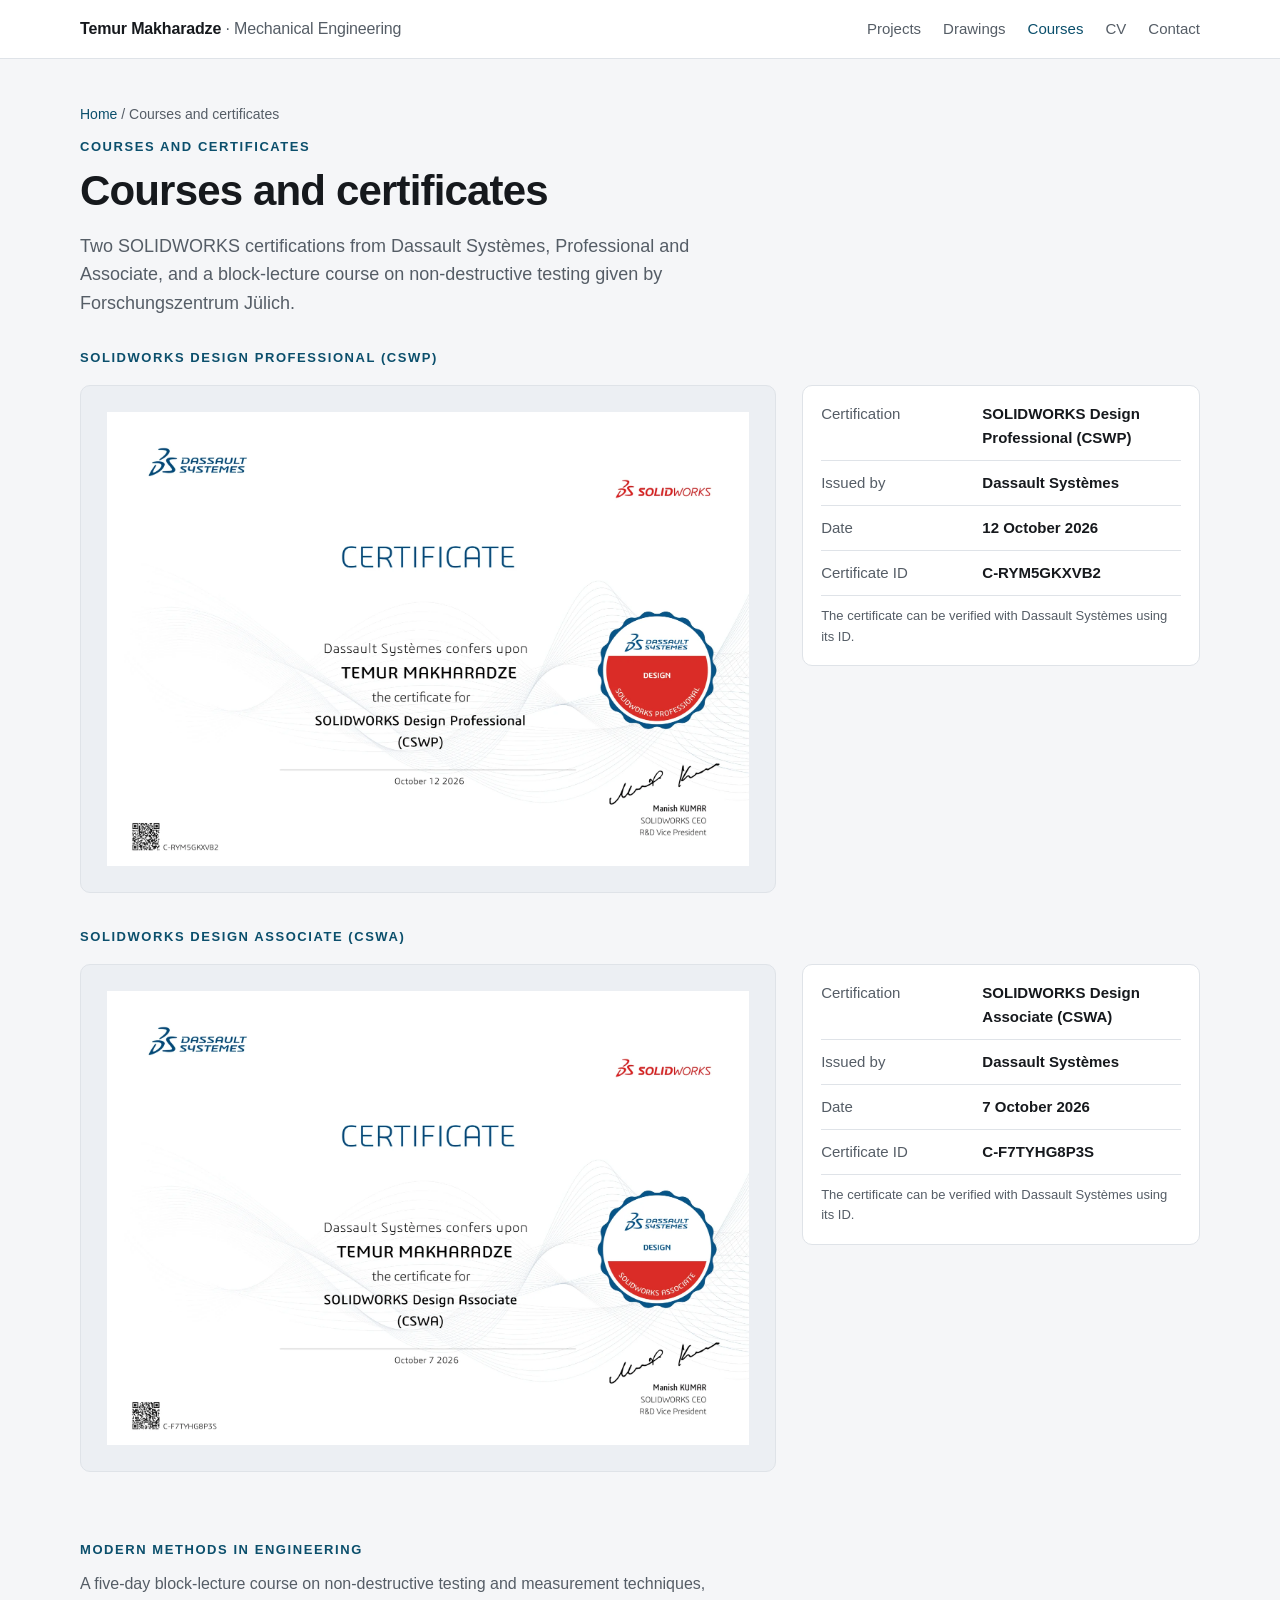
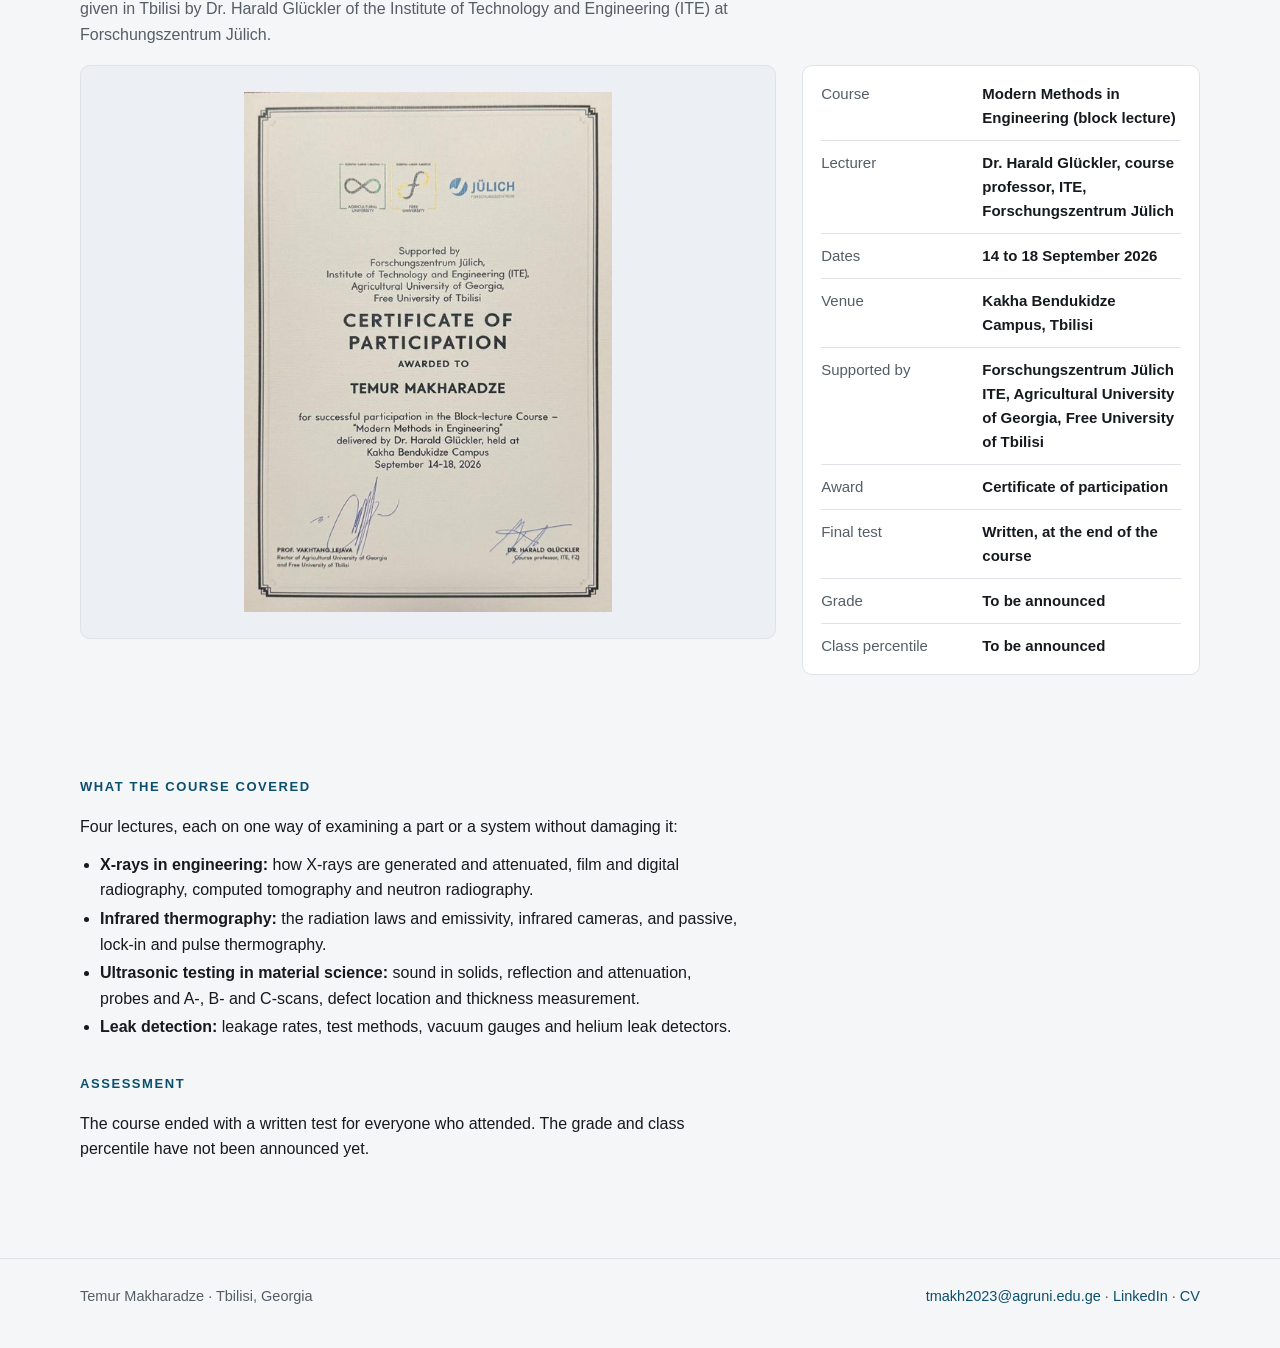
==== courses.html @ e706519f "Publish portfolio Home, five project pages, technical drawings, courses and certificates, and CV.  C" ====
<!doctype html>
<html lang="en">
<head>
<meta charset="utf-8">
<meta name="viewport" content="width=device-width, initial-scale=1">
<title>Courses and certificates · Temur Makharadze</title>
<link rel="stylesheet" href="assets/style.css">
</head>
<body>
<header class="site-header">
  <div class="wrap">
    <a class="brand" href="index.html">Temur Makharadze <span>· Mechanical Engineering</span></a>
    <nav class="nav"><a href="index.html#projects">Projects</a><a href="drawings.html">Drawings</a><a href="courses.html" aria-current="page">Courses</a><a href="cv.html">CV</a><a href="#contact">Contact</a></nav>
  </div>
</header>
<main>
  <section class="project-head">
    <div class="wrap">
      <p class="crumb"><a href="index.html">Home</a> / Courses and certificates</p>
      <p class="eyebrow">Courses and certificates</p>
      <h1>Courses and certificates</h1>
      <p class="lede">Two SOLIDWORKS certifications from Dassault Systèmes, Professional and Associate, and a block-lecture
      course on non-destructive testing given by Forschungszentrum Jülich.</p>
    </div>
  </section>
  <section class="section" id="solidworks" style="padding-top:8px">
    <div class="wrap">
      <h2>SOLIDWORKS Design Professional (CSWP)</h2>
      <div class="split">
        <div class="stage"><img src="assets/certificates/cswp.webp" data-zoom="assets/certificates/cswp.webp" data-caption="SOLIDWORKS Design Professional (CSWP) certificate, 12 October 2026" alt="SOLIDWORKS Design Professional (CSWP) certificate, 12 October 2026"></div>
        <aside class="facts"><dl><div><dt>Certification</dt><dd>SOLIDWORKS Design Professional (CSWP)</dd></div><div><dt>Issued by</dt><dd>Dassault Systèmes</dd></div><div><dt>Date</dt><dd>12 October 2026</dd></div><div><dt>Certificate ID</dt><dd>C-RYM5GKXVB2</dd></div><div class="note">The certificate can be verified with Dassault Systèmes using its ID.</div></dl></aside>
      </div>
      <h2 style="margin-top:34px">SOLIDWORKS Design Associate (CSWA)</h2>
      <div class="split">
        <div class="stage"><img src="assets/certificates/cswa.webp" data-zoom="assets/certificates/cswa.webp" data-caption="SOLIDWORKS Design Associate (CSWA) certificate, 7 October 2026" alt="SOLIDWORKS Design Associate (CSWA) certificate, 7 October 2026"></div>
        <aside class="facts"><dl><div><dt>Certification</dt><dd>SOLIDWORKS Design Associate (CSWA)</dd></div><div><dt>Issued by</dt><dd>Dassault Systèmes</dd></div><div><dt>Date</dt><dd>7 October 2026</dd></div><div><dt>Certificate ID</dt><dd>C-F7TYHG8P3S</dd></div><div class="note">The certificate can be verified with Dassault Systèmes using its ID.</div></dl></aside>
      </div>
    </div>
  </section>
  <section class="section" id="julich">
    <div class="wrap">
      <h2>Modern Methods in Engineering</h2>
      <p style="max-width:74ch;margin:-6px 0 18px;color:var(--muted)">A five-day block-lecture course on non-destructive testing
      and measurement techniques, given in Tbilisi by Dr. Harald Glückler of the Institute of Technology and Engineering (ITE)
      at Forschungszentrum Jülich.</p>
      <div class="split">
        <div class="stage"><img src="assets/certificates/julich-block-course.jpg" data-zoom="assets/certificates/julich-block-course.jpg" data-caption="Certificate of participation, Modern Methods in Engineering, 14 to 18 September 2026" alt="Certificate of participation, Modern Methods in Engineering, 14 to 18 September 2026"></div>
        <aside class="facts"><dl><div><dt>Course</dt><dd>Modern Methods in Engineering (block lecture)</dd></div><div><dt>Lecturer</dt><dd>Dr. Harald Glückler, course professor, ITE, Forschungszentrum Jülich</dd></div><div><dt>Dates</dt><dd>14 to 18 September 2026</dd></div><div><dt>Venue</dt><dd>Kakha Bendukidze Campus, Tbilisi</dd></div><div><dt>Supported by</dt><dd>Forschungszentrum Jülich ITE, Agricultural University of Georgia, Free University of Tbilisi</dd></div><div><dt>Award</dt><dd>Certificate of participation</dd></div><div><dt>Final test</dt><dd>Written, at the end of the course</dd></div><div><dt>Grade</dt><dd>To be announced</dd></div><div><dt>Class percentile</dt><dd>To be announced</dd></div></dl></aside>
      </div>
    </div>
  </section>
  <section class="section">
    <div class="wrap"><div class="prose">
      <h2>What the course covered</h2>
      <p>Four lectures, each on one way of examining a part or a system without damaging it:</p>
      <ul>
        <li><strong>X-rays in engineering:</strong> how X-rays are generated and attenuated, film and digital radiography,
        computed tomography and neutron radiography.</li>
        <li><strong>Infrared thermography:</strong> the radiation laws and emissivity, infrared cameras, and passive, lock-in
        and pulse thermography.</li>
        <li><strong>Ultrasonic testing in material science:</strong> sound in solids, reflection and attenuation, probes and
        A-, B- and C-scans, defect location and thickness measurement.</li>
        <li><strong>Leak detection:</strong> leakage rates, test methods, vacuum gauges and helium leak detectors.</li>
      </ul>
      <h2>Assessment</h2>
      <p>The course ended with a written test for everyone who attended. The grade and class percentile have not been announced yet.</p>
    </div></div>
  </section>
</main>
<footer class="site-footer" id="contact">
  <div class="wrap">
    <span>Temur Makharadze · Tbilisi, Georgia</span>
    <span><a href="mailto:tmakh2023@agruni.edu.ge">tmakh2023@agruni.edu.ge</a> · <a href="https://www.linkedin.com/in/temuka-makharadze-7a7227241/" target="_blank" rel="noopener">LinkedIn</a> · <a href="cv.html">CV</a></span>
  </div>
</footer>
<script src="assets/site.js"></script>
</body>
</html>
---- assets/style.css ----
:root {
  --ink: #16191d;
  --muted: #555d66;
  --line: #dfe3e8;
  --accent: #0b4f6c;
  --accent-soft: #e6f0f4;
  --bg: #f5f6f8;
  --card: #ffffff;
  --stage: #eceff3;
  --gap: #ffe27a;
  --radius: 10px;
  --wrap: 1120px;
}

* { box-sizing: border-box; }
html { scroll-behavior: smooth; }
body {
  margin: 0;
  background: var(--bg);
  color: var(--ink);
  font: 16px/1.6 "Segoe UI", Inter, "Helvetica Neue", Arial, sans-serif;
  -webkit-font-smoothing: antialiased;
}
img { max-width: 100%; display: block; }
a { color: var(--accent); text-decoration: none; }
a:hover { text-decoration: underline; }
.wrap { width: min(var(--wrap), 100% - 40px); margin-inline: auto; }

/* Facts or text still waiting on an answer. Remove the class once filled in. */
.gap { background: var(--gap); padding: 0 4px; border-radius: 3px; }
.todo {
  margin: 14px 0;
  padding: 12px 16px;
  border-left: 4px solid #e2b100;
  background: #fff8dc;
  border-radius: 0 var(--radius) var(--radius) 0;
  color: #5a4a00;
  font-size: 15px;
}

/* ---------- header ---------- */
.site-header {
  position: sticky; top: 0; z-index: 20;
  background: rgba(255, 255, 255, .92);
  backdrop-filter: blur(8px);
  border-bottom: 1px solid var(--line);
}
.site-header .wrap { display: flex; align-items: center; justify-content: space-between; gap: 16px; min-height: 58px; }
.brand { font-weight: 650; color: var(--ink); letter-spacing: -.01em; }
.brand span { color: var(--muted); font-weight: 400; }
.nav { display: flex; gap: 22px; font-size: 15px; }
.nav a { color: var(--muted); }
.nav a:hover, .nav a[aria-current="page"] { color: var(--accent); text-decoration: none; }

/* ---------- home ---------- */
.hero { padding: 64px 0 40px; }
.eyebrow { margin: 0 0 10px; color: var(--accent); font-size: 13px; font-weight: 700; letter-spacing: .12em; text-transform: uppercase; }
h1 { margin: 0; font-size: clamp(32px, 5vw, 50px); line-height: 1.08; letter-spacing: -.02em; font-weight: 680; }
.lede { max-width: 62ch; margin: 18px 0 0; font-size: 18px; color: var(--muted); }
.actions { display: flex; flex-wrap: wrap; gap: 10px; margin-top: 26px; }
.btn {
  display: inline-block; padding: 9px 16px; border-radius: 8px;
  border: 1px solid var(--accent); color: var(--accent); font-weight: 600; font-size: 15px;
}
.btn:hover { background: var(--accent-soft); text-decoration: none; }
.btn.primary { background: var(--accent); color: #fff; }
.btn.primary:hover { background: #093f56; }

.section { padding: 34px 0; }
.section > .wrap > h2, .prose h2 {
  margin: 0 0 16px; font-size: 13px; font-weight: 700; letter-spacing: .12em; text-transform: uppercase; color: var(--accent);
}

.grid { display: grid; grid-template-columns: repeat(auto-fill, minmax(320px, 1fr)); gap: 22px; }
.card {
  display: flex; flex-direction: column;
  background: var(--card); border: 1px solid var(--line); border-radius: var(--radius); overflow: hidden;
  color: inherit; transition: transform .15s ease, box-shadow .15s ease;
}
.card:hover { transform: translateY(-3px); box-shadow: 0 10px 26px rgba(16, 24, 32, .10); text-decoration: none; }
.card .thumb { aspect-ratio: 4 / 3; background: var(--stage); padding: 18px; overflow: hidden; }
.card .thumb img { width: 100%; height: 100%; object-fit: contain; }
.card .thumb.paper { padding: 0; }
.card .thumb.paper img { width: 100%; height: 100%; object-fit: cover; object-position: left top; }
.card .body { padding: 16px 18px 18px; }
.card h3 { margin: 0 0 4px; font-size: 19px; letter-spacing: -.01em; }
.card p { margin: 0; color: var(--muted); font-size: 15px; }
.tags { display: flex; flex-wrap: wrap; gap: 6px; margin-top: 12px; padding: 0; list-style: none; }
.tags li { padding: 2px 9px; border-radius: 999px; background: var(--accent-soft); color: var(--accent); font-size: 12.5px; font-weight: 600; }

/* ---------- project page ---------- */
.project-head { padding: 44px 0 22px; }
.project-head h1 { font-size: clamp(28px, 4.4vw, 42px); }
.crumb { margin: 0 0 12px; font-size: 14px; color: var(--muted); }
.stage {
  background: var(--stage); border: 1px solid var(--line); border-radius: var(--radius);
  display: grid; place-items: center; padding: 26px; min-height: 320px;
}
.stage img { max-height: 520px; width: auto; max-width: 100%; object-fit: contain; cursor: zoom-in; }
.split { display: grid; grid-template-columns: minmax(0, 1.75fr) minmax(260px, 1fr); gap: 26px; align-items: start; }
.facts { background: var(--card); border: 1px solid var(--line); border-radius: var(--radius); padding: 6px 18px; }
.facts dl { margin: 0; }
.facts div { display: grid; grid-template-columns: 42% 1fr; gap: 10px; padding: 10px 0; border-bottom: 1px solid var(--line); font-size: 15px; }
.facts div:last-child { border-bottom: 0; }
.facts dt { color: var(--muted); }
.facts dd { margin: 0; font-weight: 600; }
.facts .note { padding: 10px 0 12px; font-size: 13px; color: var(--muted); border-bottom: 0; display: block; }

.prose { max-width: 74ch; }
.prose h2 { margin-top: 34px; }
.prose p { margin: 0 0 12px; }
.prose ul { margin: 0 0 12px; padding-left: 20px; }
.prose li { margin: 3px 0; }

.gallery { display: grid; grid-template-columns: repeat(auto-fill, minmax(230px, 1fr)); gap: 14px; }
.gallery figure { margin: 0; background: var(--card); border: 1px solid var(--line); border-radius: var(--radius); overflow: hidden; }
.gallery .shot { aspect-ratio: 4 / 3; background: var(--stage); padding: 12px; overflow: hidden; cursor: zoom-in; }
.gallery .shot img { width: 100%; height: 100%; object-fit: contain; }
.gallery figcaption { padding: 8px 12px 10px; font-size: 13.5px; color: var(--muted); border-top: 1px solid var(--line); }
.gallery.sheets { grid-template-columns: repeat(auto-fill, minmax(330px, 1fr)); gap: 20px; }
.gallery.sheets .shot { aspect-ratio: 1.414 / 1; padding: 0; background: #fff; }
.gallery.sheets .shot img { width: 100%; height: 100%; object-fit: contain; }
.gallery.sheets figcaption strong { display: block; color: var(--ink); font-size: 15px; }

.pager { display: flex; justify-content: space-between; gap: 12px; margin-top: 40px; padding-top: 20px; border-top: 1px solid var(--line); font-weight: 600; }

/* ---------- figures and data tables inside a write-up ---------- */
figure.wide { max-width: 940px; margin: 22px 0; background: var(--card); border: 1px solid var(--line); border-radius: var(--radius); overflow: hidden; }
figure.wide.full { max-width: none; }
figure.wide img { width: 100%; cursor: zoom-in; }
figure.wide figcaption { padding: 10px 16px 12px; font-size: 14px; color: var(--muted); border-top: 1px solid var(--line); }
.table-wrap { max-width: 940px; margin: 22px 0; overflow-x: auto; background: var(--card); border: 1px solid var(--line); border-radius: var(--radius); }
table.data { width: 100%; border-collapse: collapse; font-size: 15px; font-variant-numeric: tabular-nums; }
table.data th, table.data td { padding: 9px 14px; text-align: left; border-bottom: 1px solid var(--line); white-space: nowrap; }
table.data th { font-size: 12.5px; letter-spacing: .04em; text-transform: uppercase; color: var(--muted); }
table.data tbody tr:last-child td { border-bottom: 0; }
table.data caption { caption-side: bottom; padding: 10px 14px 12px; font-size: 13.5px; color: var(--muted); text-align: left; border-top: 1px solid var(--line); }
table.data .bad { color: #b3261e; font-weight: 650; }

.gallery.in-body { margin: 14px 0 26px; }

/* ---------- lightbox ---------- */
.lightbox {
  position: fixed; inset: 0; z-index: 50; display: none; place-items: center;
  background: rgba(14, 18, 22, .88); padding: 28px; cursor: zoom-out;
}
.lightbox.open { display: grid; }
.lightbox img { max-width: 100%; max-height: calc(100vh - 110px); background: #f2f4f6; border-radius: 6px; }
.lightbox p { position: absolute; bottom: 18px; left: 0; right: 0; margin: 0; text-align: center; color: #dfe5ea; font-size: 14px; }
.lightbox button {
  position: absolute; top: 50%; transform: translateY(-50%); width: 44px; height: 64px;
  border: 0; border-radius: 8px; background: rgba(255, 255, 255, .12); color: #fff; font-size: 26px; cursor: pointer;
}
.lightbox button:hover { background: rgba(255, 255, 255, .22); }
.lightbox .prev { left: 14px; }
.lightbox .next { right: 14px; }

/* ---------- footer ---------- */
.site-footer { margin-top: 50px; padding: 26px 0 40px; border-top: 1px solid var(--line); color: var(--muted); font-size: 14.5px; }
.site-footer .wrap { display: flex; flex-wrap: wrap; justify-content: space-between; gap: 10px 24px; }

@media (max-width: 820px) {
  .split { grid-template-columns: 1fr; }
  .nav { gap: 14px; font-size: 14px; }
  .hero { padding-top: 40px; }
  .stage { padding: 14px; min-height: 0; }
}
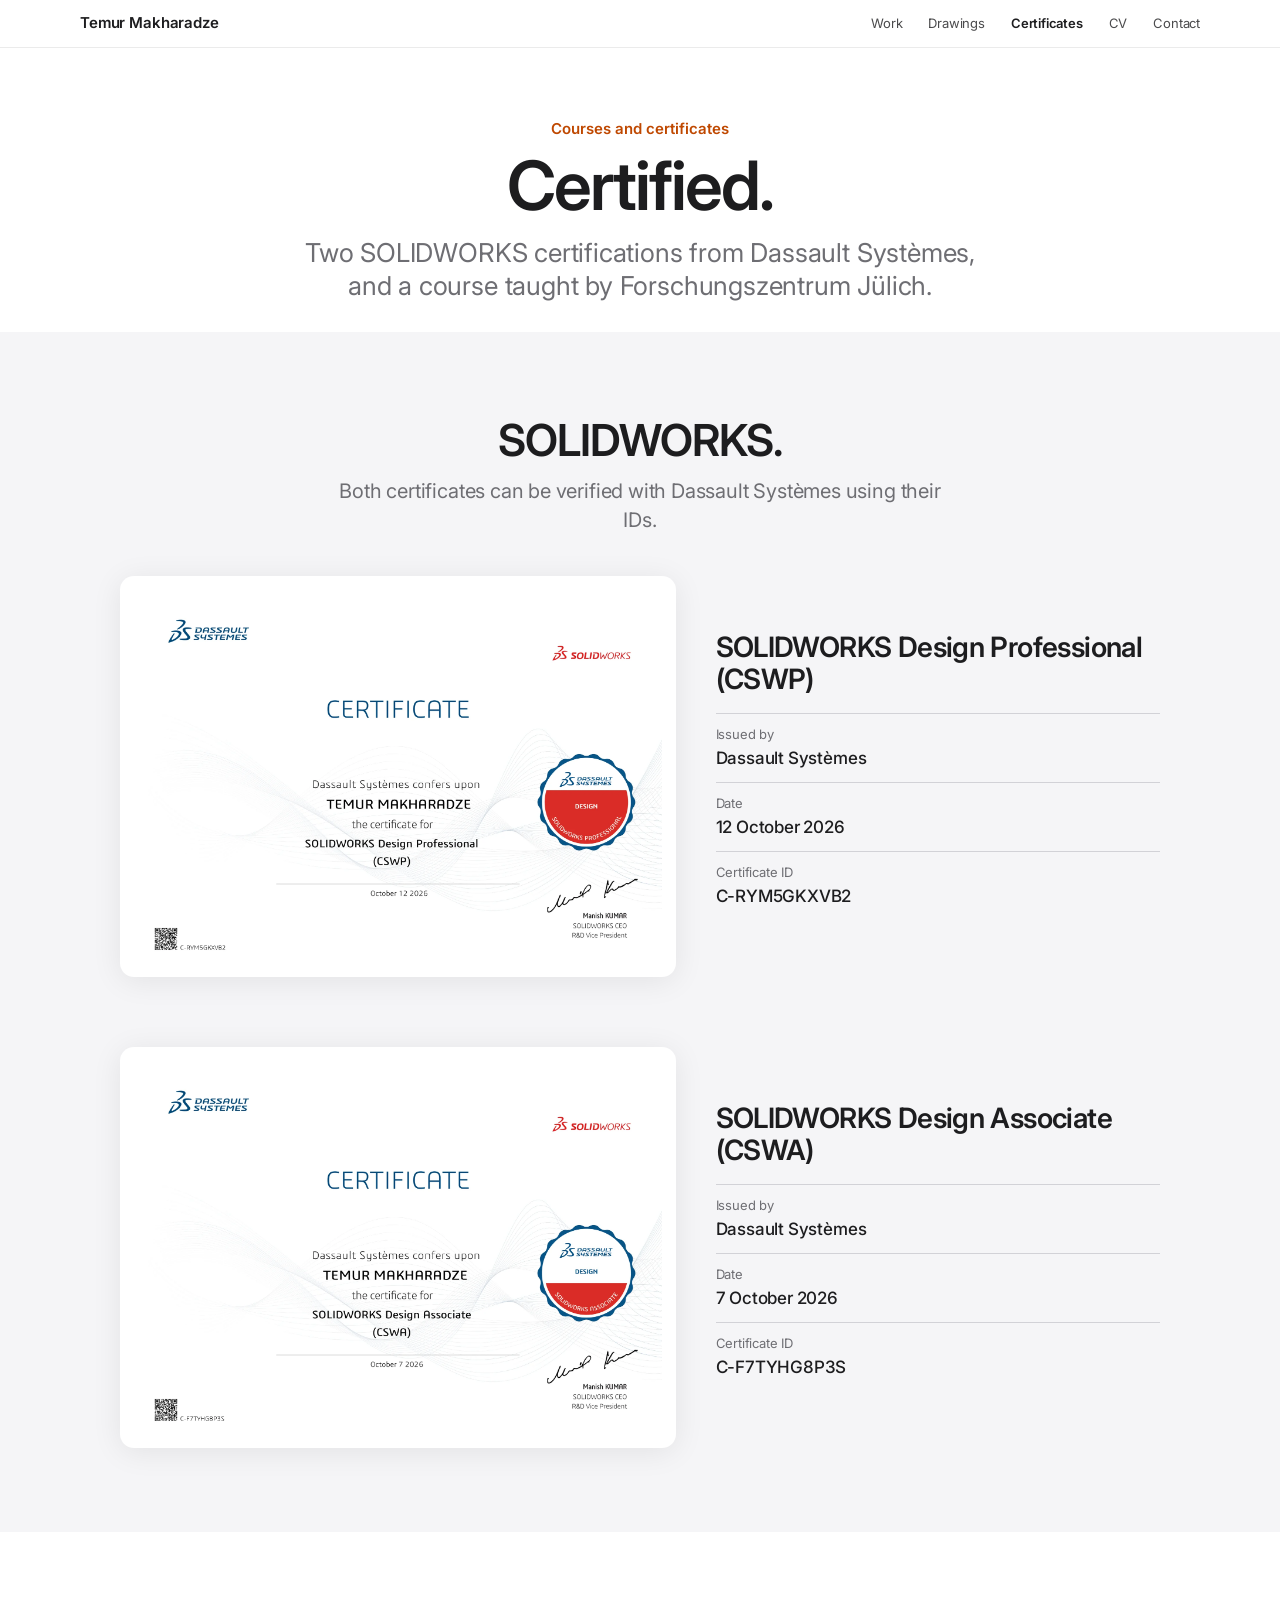
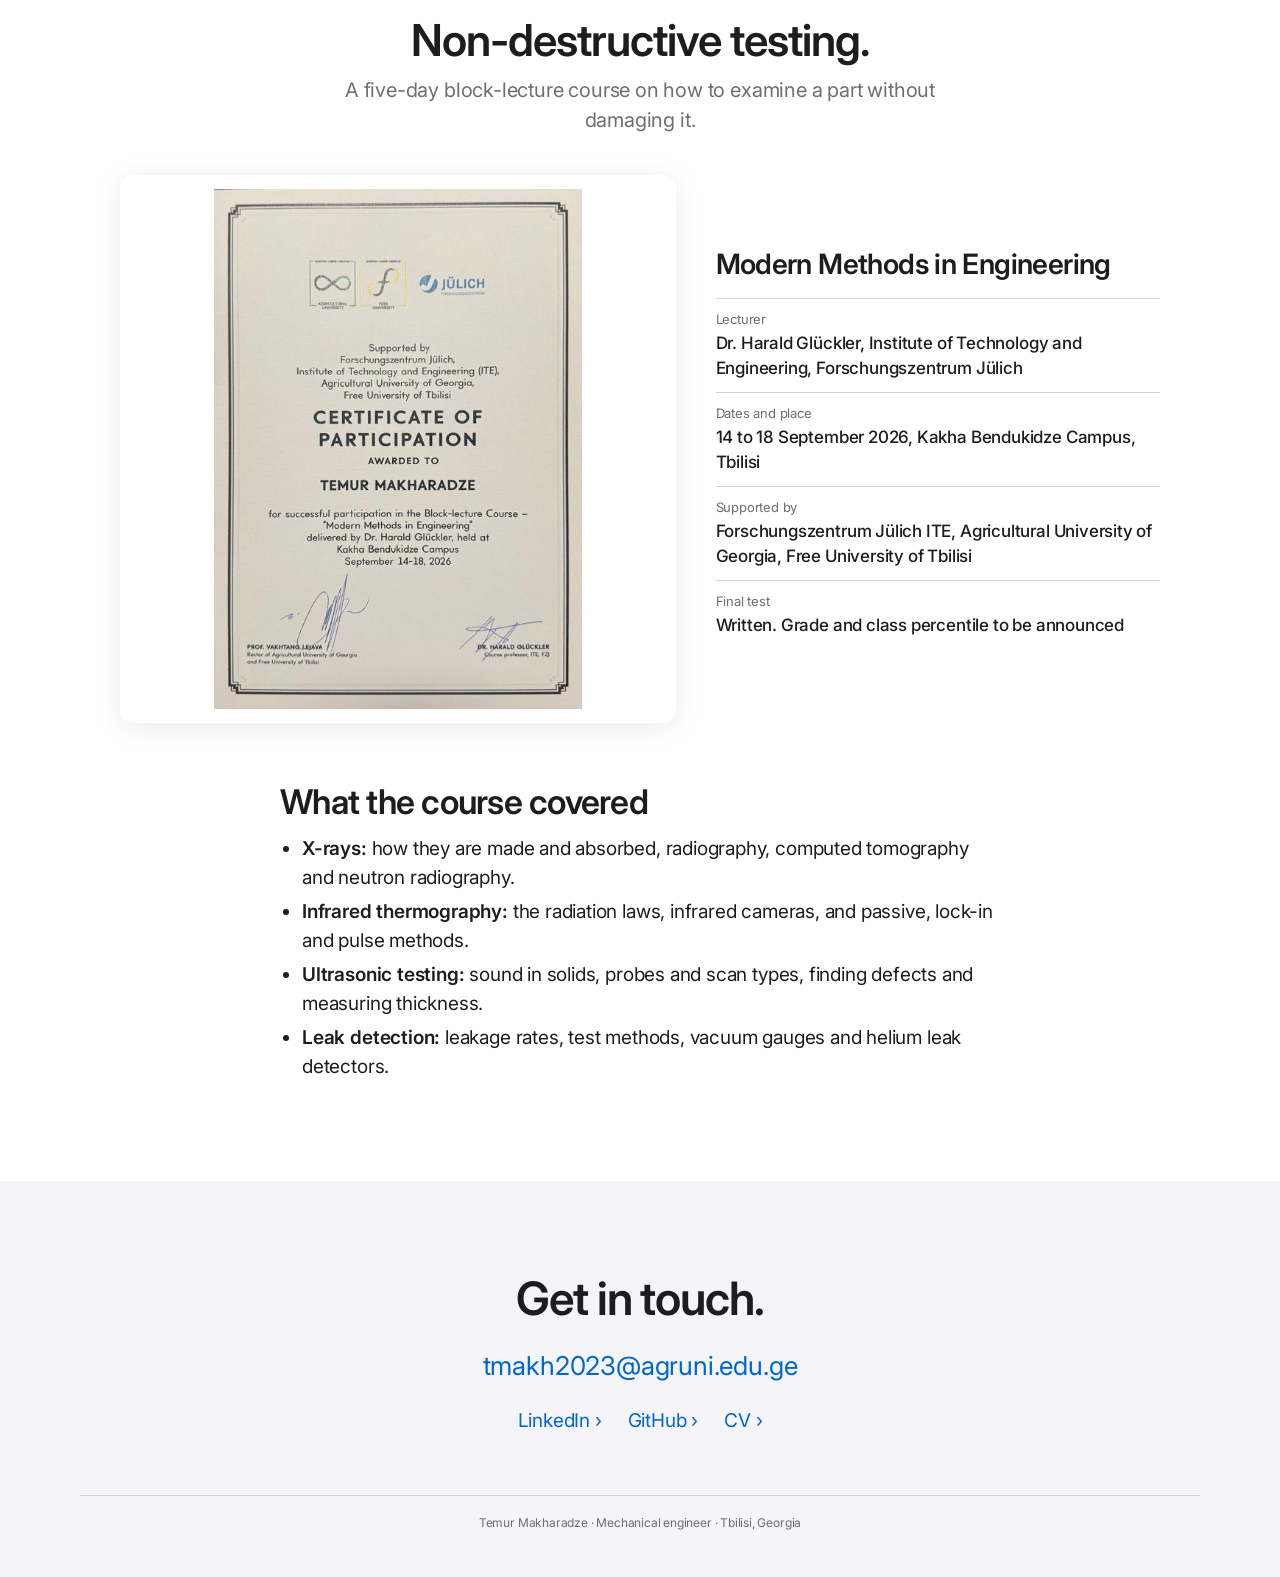
==== commit 79376438: "Redesign: larger type, more white space, plain-language summaries Co-Authored-By: Claude Opus 5.5 <n" ====
--- a/courses.html
+++ b/courses.html
@@ -3,74 +3,64 @@
 <head>
 <meta charset="utf-8">
 <meta name="viewport" content="width=device-width, initial-scale=1">
-<title>Courses and certificates · Temur Makharadze</title>
+<title>Certificates · Temur Makharadze</title>
+<meta name="description" content="SOLIDWORKS CSWP and CSWA certificates, and a non-destructive testing course from Forschungszentrum Jülich.">
+<script>document.documentElement.classList.add("js")</script>
+<link rel="preconnect" href="https://fonts.googleapis.com">
+<link rel="preconnect" href="https://fonts.gstatic.com" crossorigin>
+<link rel="stylesheet" href="https://fonts.googleapis.com/css2?family=Inter:wght@400;500;600;700&display=swap">
 <link rel="stylesheet" href="assets/style.css">
 </head>
 <body>
-<header class="site-header">
-  <div class="wrap">
-    <a class="brand" href="index.html">Temur Makharadze <span>· Mechanical Engineering</span></a>
-    <nav class="nav"><a href="index.html#projects">Projects</a><a href="drawings.html">Drawings</a><a href="courses.html" aria-current="page">Courses</a><a href="cv.html">CV</a><a href="#contact">Contact</a></nav>
+<header class="nav">
+  <div class="nav-in">
+    <a class="brand" href="index.html">Temur Makharadze</a>
+    <nav><a href="index.html#work">Work</a><a href="drawings.html">Drawings</a><a href="courses.html" aria-current="page">Certificates</a><a href="cv.html">CV</a><a href="#contact">Contact</a></nav>
   </div>
 </header>
 <main>
-  <section class="project-head">
+  <section class="p-hero" style="padding-bottom:30px">
     <div class="wrap">
-      <p class="crumb"><a href="index.html">Home</a> / Courses and certificates</p>
       <p class="eyebrow">Courses and certificates</p>
-      <h1>Courses and certificates</h1>
-      <p class="lede">Two SOLIDWORKS certifications from Dassault Systèmes, Professional and Associate, and a block-lecture
-      course on non-destructive testing given by Forschungszentrum Jülich.</p>
+      <h1>Certified.</h1>
+      <p class="tagline">Two SOLIDWORKS certifications from Dassault Systèmes, and a course taught by Forschungszentrum Jülich.</p>
     </div>
   </section>
-  <section class="section" id="solidworks" style="padding-top:8px">
-    <div class="wrap">
-      <h2>SOLIDWORKS Design Professional (CSWP)</h2>
-      <div class="split">
-        <div class="stage"><img src="assets/certificates/cswp.webp" data-zoom="assets/certificates/cswp.webp" data-caption="SOLIDWORKS Design Professional (CSWP) certificate, 12 October 2026" alt="SOLIDWORKS Design Professional (CSWP) certificate, 12 October 2026"></div>
-        <aside class="facts"><dl><div><dt>Certification</dt><dd>SOLIDWORKS Design Professional (CSWP)</dd></div><div><dt>Issued by</dt><dd>Dassault Systèmes</dd></div><div><dt>Date</dt><dd>12 October 2026</dd></div><div><dt>Certificate ID</dt><dd>C-RYM5GKXVB2</dd></div><div class="note">The certificate can be verified with Dassault Systèmes using its ID.</div></dl></aside>
-      </div>
-      <h2 style="margin-top:34px">SOLIDWORKS Design Associate (CSWA)</h2>
-      <div class="split">
-        <div class="stage"><img src="assets/certificates/cswa.webp" data-zoom="assets/certificates/cswa.webp" data-caption="SOLIDWORKS Design Associate (CSWA) certificate, 7 October 2026" alt="SOLIDWORKS Design Associate (CSWA) certificate, 7 October 2026"></div>
-        <aside class="facts"><dl><div><dt>Certification</dt><dd>SOLIDWORKS Design Associate (CSWA)</dd></div><div><dt>Issued by</dt><dd>Dassault Systèmes</dd></div><div><dt>Date</dt><dd>7 October 2026</dd></div><div><dt>Certificate ID</dt><dd>C-F7TYHG8P3S</dd></div><div class="note">The certificate can be verified with Dassault Systèmes using its ID.</div></dl></aside>
-      </div>
+  <section class="band grey" id="solidworks">
+    <div class="wrap center">
+      <h2>SOLIDWORKS.</h2>
+      <p class="section-sub">Both certificates can be verified with Dassault Systèmes using their IDs.</p>
+      <div class="cert reveal"><div class="paper"><img src="assets/certificates/cswp.webp" data-zoom="assets/certificates/cswp.webp" data-caption="SOLIDWORKS Design Professional (CSWP) certificate, 12 October 2026" alt="SOLIDWORKS Design Professional (CSWP) certificate, 12 October 2026" loading="lazy"></div><div><h3>SOLIDWORKS Design Professional (CSWP)</h3><dl><div><dt>Issued by</dt><dd>Dassault Systèmes</dd></div><div><dt>Date</dt><dd>12 October 2026</dd></div><div><dt>Certificate ID</dt><dd>C-RYM5GKXVB2</dd></div></dl></div></div>
+      <div class="cert reveal"><div class="paper"><img src="assets/certificates/cswa.webp" data-zoom="assets/certificates/cswa.webp" data-caption="SOLIDWORKS Design Associate (CSWA) certificate, 7 October 2026" alt="SOLIDWORKS Design Associate (CSWA) certificate, 7 October 2026" loading="lazy"></div><div><h3>SOLIDWORKS Design Associate (CSWA)</h3><dl><div><dt>Issued by</dt><dd>Dassault Systèmes</dd></div><div><dt>Date</dt><dd>7 October 2026</dd></div><div><dt>Certificate ID</dt><dd>C-F7TYHG8P3S</dd></div></dl></div></div>
     </div>
   </section>
-  <section class="section" id="julich">
-    <div class="wrap">
-      <h2>Modern Methods in Engineering</h2>
-      <p style="max-width:74ch;margin:-6px 0 18px;color:var(--muted)">A five-day block-lecture course on non-destructive testing
-      and measurement techniques, given in Tbilisi by Dr. Harald Glückler of the Institute of Technology and Engineering (ITE)
-      at Forschungszentrum Jülich.</p>
-      <div class="split">
-        <div class="stage"><img src="assets/certificates/julich-block-course.jpg" data-zoom="assets/certificates/julich-block-course.jpg" data-caption="Certificate of participation, Modern Methods in Engineering, 14 to 18 September 2026" alt="Certificate of participation, Modern Methods in Engineering, 14 to 18 September 2026"></div>
-        <aside class="facts"><dl><div><dt>Course</dt><dd>Modern Methods in Engineering (block lecture)</dd></div><div><dt>Lecturer</dt><dd>Dr. Harald Glückler, course professor, ITE, Forschungszentrum Jülich</dd></div><div><dt>Dates</dt><dd>14 to 18 September 2026</dd></div><div><dt>Venue</dt><dd>Kakha Bendukidze Campus, Tbilisi</dd></div><div><dt>Supported by</dt><dd>Forschungszentrum Jülich ITE, Agricultural University of Georgia, Free University of Tbilisi</dd></div><div><dt>Award</dt><dd>Certificate of participation</dd></div><div><dt>Final test</dt><dd>Written, at the end of the course</dd></div><div><dt>Grade</dt><dd>To be announced</dd></div><div><dt>Class percentile</dt><dd>To be announced</dd></div></dl></aside>
-      </div>
+  <section class="band" id="julich">
+    <div class="wrap center">
+      <h2>Non-destructive testing.</h2>
+      <p class="section-sub">A five-day block-lecture course on how to examine a part without damaging it.</p>
+      <div class="cert reveal"><div class="paper"><img src="assets/certificates/julich-block-course.jpg" data-zoom="assets/certificates/julich-block-course.jpg" data-caption="Certificate of participation, Modern Methods in Engineering, 14 to 18 September 2026" alt="Certificate of participation, Modern Methods in Engineering, 14 to 18 September 2026" loading="lazy"></div><div><h3>Modern Methods in Engineering</h3><dl><div><dt>Lecturer</dt><dd>Dr. Harald Glückler, Institute of Technology and Engineering, Forschungszentrum Jülich</dd></div><div><dt>Dates and place</dt><dd>14 to 18 September 2026, Kakha Bendukidze Campus, Tbilisi</dd></div><div><dt>Supported by</dt><dd>Forschungszentrum Jülich ITE, Agricultural University of Georgia, Free University of Tbilisi</dd></div><div><dt>Final test</dt><dd>Written. Grade and class percentile to be announced</dd></div></dl></div></div>
     </div>
-  </section>
-  <section class="section">
-    <div class="wrap"><div class="prose">
+    <div class="wrap" style="margin-top:60px"><div class="prose">
       <h2>What the course covered</h2>
-      <p>Four lectures, each on one way of examining a part or a system without damaging it:</p>
       <ul>
-        <li><strong>X-rays in engineering:</strong> how X-rays are generated and attenuated, film and digital radiography,
-        computed tomography and neutron radiography.</li>
-        <li><strong>Infrared thermography:</strong> the radiation laws and emissivity, infrared cameras, and passive, lock-in
-        and pulse thermography.</li>
-        <li><strong>Ultrasonic testing in material science:</strong> sound in solids, reflection and attenuation, probes and
-        A-, B- and C-scans, defect location and thickness measurement.</li>
+        <li><strong>X-rays:</strong> how they are made and absorbed, radiography, computed tomography and neutron radiography.</li>
+        <li><strong>Infrared thermography:</strong> the radiation laws, infrared cameras, and passive, lock-in and pulse methods.</li>
+        <li><strong>Ultrasonic testing:</strong> sound in solids, probes and scan types, finding defects and measuring thickness.</li>
         <li><strong>Leak detection:</strong> leakage rates, test methods, vacuum gauges and helium leak detectors.</li>
       </ul>
-      <h2>Assessment</h2>
-      <p>The course ended with a written test for everyone who attended. The grade and class percentile have not been announced yet.</p>
     </div></div>
   </section>
 </main>
-<footer class="site-footer" id="contact">
+<footer class="footer" id="contact">
   <div class="wrap">
-    <span>Temur Makharadze · Tbilisi, Georgia</span>
-    <span><a href="mailto:tmakh2023@agruni.edu.ge">tmakh2023@agruni.edu.ge</a> · <a href="https://www.linkedin.com/in/temuka-makharadze-7a7227241/" target="_blank" rel="noopener">LinkedIn</a> · <a href="cv.html">CV</a></span>
+    <h2>Get in touch.</h2>
+    <a class="mail" href="mailto:tmakh2023@agruni.edu.ge">tmakh2023@agruni.edu.ge</a>
+    <div class="links">
+      <a href="https://www.linkedin.com/in/temuka-makharadze-7a7227241/" target="_blank" rel="noopener">LinkedIn</a>
+      <a href="https://github.com/Temukamakh" target="_blank" rel="noopener">GitHub</a>
+      <a href="cv.html">CV</a>
+    </div>
+    <p class="small">Temur Makharadze · Mechanical engineer · Tbilisi, Georgia</p>
   </div>
 </footer>
 <script src="assets/site.js"></script>
--- a/assets/style.css
+++ b/assets/style.css
@@ -1,167 +1,221 @@
+/* Design notes: content first, one idea per screen, large type, generous white space,
+   three canvases (white, soft grey, black), one accent colour used only for actions. */
 :root {
-  --ink: #16191d;
-  --muted: #555d66;
-  --line: #dfe3e8;
-  --accent: #0b4f6c;
-  --accent-soft: #e6f0f4;
-  --bg: #f5f6f8;
-  --card: #ffffff;
-  --stage: #eceff3;
-  --gap: #ffe27a;
-  --radius: 10px;
+  --ink: #1d1d1f;
+  --muted: #6e6e73;
+  --line: #d2d2d7;
+  --hair: #e8e8ed;
+  --grey: #f5f5f7;
+  --blue: #0066cc;
+  --blue-fill: #0071e3;
+  --bad: #b3261e;
   --wrap: 1120px;
+  --text: 720px;
+  --r: 22px;
 }
 
 * { box-sizing: border-box; }
-html { scroll-behavior: smooth; }
+html { scroll-behavior: smooth; -webkit-text-size-adjust: 100%; }
 body {
   margin: 0;
-  background: var(--bg);
+  background: #fff;
   color: var(--ink);
-  font: 16px/1.6 "Segoe UI", Inter, "Helvetica Neue", Arial, sans-serif;
+  font: 400 17px/1.47 Inter, -apple-system, BlinkMacSystemFont, "SF Pro Text", "Segoe UI", "Helvetica Neue", Arial, sans-serif;
+  letter-spacing: -.011em;
   -webkit-font-smoothing: antialiased;
 }
 img { max-width: 100%; display: block; }
-a { color: var(--accent); text-decoration: none; }
+a { color: var(--blue); text-decoration: none; }
 a:hover { text-decoration: underline; }
-.wrap { width: min(var(--wrap), 100% - 40px); margin-inline: auto; }
-
-/* Facts or text still waiting on an answer. Remove the class once filled in. */
-.gap { background: var(--gap); padding: 0 4px; border-radius: 3px; }
-.todo {
-  margin: 14px 0;
-  padding: 12px 16px;
-  border-left: 4px solid #e2b100;
-  background: #fff8dc;
-  border-radius: 0 var(--radius) var(--radius) 0;
-  color: #5a4a00;
-  font-size: 15px;
-}
-
-/* ---------- header ---------- */
-.site-header {
-  position: sticky; top: 0; z-index: 20;
-  background: rgba(255, 255, 255, .92);
-  backdrop-filter: blur(8px);
-  border-bottom: 1px solid var(--line);
-}
-.site-header .wrap { display: flex; align-items: center; justify-content: space-between; gap: 16px; min-height: 58px; }
-.brand { font-weight: 650; color: var(--ink); letter-spacing: -.01em; }
-.brand span { color: var(--muted); font-weight: 400; }
-.nav { display: flex; gap: 22px; font-size: 15px; }
-.nav a { color: var(--muted); }
-.nav a:hover, .nav a[aria-current="page"] { color: var(--accent); text-decoration: none; }
+.wrap { width: min(var(--wrap), 100% - 44px); margin-inline: auto; }
+.narrow { max-width: var(--text); }
+.center { text-align: center; }
+h1, h2, h3 { margin: 0; font-weight: 600; letter-spacing: -.022em; }
+
+/* ---------- navigation ---------- */
+.nav {
+  position: sticky; top: 0; z-index: 30; height: 48px;
+  background: rgba(255, 255, 255, .78);
+  -webkit-backdrop-filter: saturate(180%) blur(20px); backdrop-filter: saturate(180%) blur(20px);
+  border-bottom: 1px solid rgba(0, 0, 0, .08);
+}
+.nav-in { width: min(var(--wrap), 100% - 44px); height: 100%; margin-inline: auto; display: flex; align-items: center; justify-content: space-between; gap: 18px; }
+.brand { color: var(--ink); font-weight: 600; font-size: 15px; letter-spacing: -.01em; white-space: nowrap; }
+.brand:hover { text-decoration: none; }
+.nav nav { display: flex; gap: 26px; font-size: 13px; }
+.nav nav a { color: var(--ink); opacity: .8; }
+.nav nav a:hover, .nav nav a[aria-current="page"] { opacity: 1; text-decoration: none; }
+.nav nav a[aria-current="page"] { font-weight: 600; }
+
+/* ---------- shared pieces ---------- */
+.eyebrow { margin: 0 0 10px; font-size: 15px; font-weight: 600; color: #bf4800; letter-spacing: 0; }
+.links { display: flex; flex-wrap: wrap; justify-content: center; gap: 10px 26px; margin-top: 22px; font-size: 19px; }
+.links a::after, .more::after { content: " ›"; }
+.pill {
+  display: inline-block; padding: 10px 22px; border-radius: 980px;
+  background: var(--blue-fill); color: #fff; font-size: 16px; font-weight: 500;
+}
+.pill:hover { background: #0077ed; text-decoration: none; }
+.pill.ghost { background: none; color: var(--blue); box-shadow: inset 0 0 0 1px var(--blue); }
+.pill.ghost:hover { background: var(--blue-fill); color: #fff; }
+.pills { display: flex; flex-wrap: wrap; justify-content: center; gap: 12px; margin-top: 26px; }
+.pills a::after { content: none; }
+.band { padding: 84px 0; }
+.band.grey { background: var(--grey); }
+.band.dark { background: #000; color: #f5f5f7; }
+.band h2, .section-title { font-size: clamp(28px, 4.2vw, 44px); line-height: 1.1; }
+.section-sub { margin: 12px auto 0; max-width: 620px; font-size: 20px; color: var(--muted); }
 
 /* ---------- home ---------- */
-.hero { padding: 64px 0 40px; }
-.eyebrow { margin: 0 0 10px; color: var(--accent); font-size: 13px; font-weight: 700; letter-spacing: .12em; text-transform: uppercase; }
-h1 { margin: 0; font-size: clamp(32px, 5vw, 50px); line-height: 1.08; letter-spacing: -.02em; font-weight: 680; }
-.lede { max-width: 62ch; margin: 18px 0 0; font-size: 18px; color: var(--muted); }
-.actions { display: flex; flex-wrap: wrap; gap: 10px; margin-top: 26px; }
-.btn {
-  display: inline-block; padding: 9px 16px; border-radius: 8px;
-  border: 1px solid var(--accent); color: var(--accent); font-weight: 600; font-size: 15px;
-}
-.btn:hover { background: var(--accent-soft); text-decoration: none; }
-.btn.primary { background: var(--accent); color: #fff; }
-.btn.primary:hover { background: #093f56; }
-
-.section { padding: 34px 0; }
-.section > .wrap > h2, .prose h2 {
-  margin: 0 0 16px; font-size: 13px; font-weight: 700; letter-spacing: .12em; text-transform: uppercase; color: var(--accent);
-}
-
-.grid { display: grid; grid-template-columns: repeat(auto-fill, minmax(320px, 1fr)); gap: 22px; }
-.card {
-  display: flex; flex-direction: column;
-  background: var(--card); border: 1px solid var(--line); border-radius: var(--radius); overflow: hidden;
-  color: inherit; transition: transform .15s ease, box-shadow .15s ease;
-}
-.card:hover { transform: translateY(-3px); box-shadow: 0 10px 26px rgba(16, 24, 32, .10); text-decoration: none; }
-.card .thumb { aspect-ratio: 4 / 3; background: var(--stage); padding: 18px; overflow: hidden; }
-.card .thumb img { width: 100%; height: 100%; object-fit: contain; }
-.card .thumb.paper { padding: 0; }
-.card .thumb.paper img { width: 100%; height: 100%; object-fit: cover; object-position: left top; }
-.card .body { padding: 16px 18px 18px; }
-.card h3 { margin: 0 0 4px; font-size: 19px; letter-spacing: -.01em; }
-.card p { margin: 0; color: var(--muted); font-size: 15px; }
-.tags { display: flex; flex-wrap: wrap; gap: 6px; margin-top: 12px; padding: 0; list-style: none; }
-.tags li { padding: 2px 9px; border-radius: 999px; background: var(--accent-soft); color: var(--accent); font-size: 12.5px; font-weight: 600; }
+.home-hero { padding: 96px 0 70px; text-align: center; }
+.home-hero h1 { font-size: clamp(44px, 8vw, 84px); line-height: 1.04; letter-spacing: -.03em; }
+.home-hero .tagline { margin: 14px auto 0; max-width: 760px; font-size: clamp(22px, 3.2vw, 30px); line-height: 1.2; font-weight: 500; letter-spacing: -.02em; }
+.home-hero .sub { margin: 16px auto 0; max-width: 640px; font-size: 19px; color: var(--muted); }
+
+.tiles { display: grid; grid-template-columns: repeat(2, minmax(0, 1fr)); gap: 14px; width: min(1400px, 100% - 28px); margin: 0 auto 14px; }
+.tile {
+  display: flex; flex-direction: column; overflow: hidden; min-height: 580px;
+  background: var(--grey); border-radius: var(--r); color: var(--ink); text-align: center;
+  transition: transform .5s cubic-bezier(.2, .7, .2, 1);
+}
+.tile:hover { text-decoration: none; transform: scale(1.008); }
+.tile.wide { grid-column: 1 / -1; min-height: 660px; }
+.tile.dark { background: #000; color: #f5f5f7; }
+.tile.small { min-height: 420px; }
+.tile-text { padding: 52px 28px 0; }
+.tile h2 { font-size: clamp(30px, 3.6vw, 48px); line-height: 1.08; }
+.tile.small h2 { font-size: clamp(24px, 2.6vw, 32px); }
+.tile p.line { margin: 10px auto 0; max-width: 520px; font-size: clamp(18px, 1.9vw, 21px); line-height: 1.3; }
+.tile .more { display: inline-block; margin-top: 14px; font-size: 18px; color: var(--blue); }
+.tile.dark .more { color: #2997ff; }
+.tile.dark .eyebrow { color: #f56300; }
+.tile-img { flex: 1; display: flex; align-items: flex-end; justify-content: center; padding: 30px 30px 0; min-height: 0; }
+.tile-img img { max-height: 380px; width: auto; object-fit: contain; border-radius: 12px; }
+.tile.wide .tile-img { padding: 26px 0 0; }
+.tile.wide .tile-img img { width: 100%; height: 100%; max-height: 470px; object-fit: cover; }
+.tile.contain .tile-img { align-items: center; padding-bottom: 34px; }
+.tile.small .tile-img img { max-height: 230px; box-shadow: 0 6px 30px rgba(0, 0, 0, .10); }
+.tile.small .tile-img { align-items: center; padding-bottom: 30px; }
+
+.stats { padding: 70px 0; }
+.row { display: grid; grid-template-columns: repeat(auto-fit, minmax(190px, 1fr)); gap: 34px 26px; text-align: center; }
+.stat b { display: block; font-size: clamp(34px, 4.6vw, 54px); line-height: 1.05; font-weight: 600; letter-spacing: -.03em; }
+.stat span { display: block; margin: 8px auto 0; max-width: 230px; font-size: 16px; line-height: 1.35; color: var(--muted); }
+.band.dark .stat span { color: #a1a1a6; }
 
 /* ---------- project page ---------- */
-.project-head { padding: 44px 0 22px; }
-.project-head h1 { font-size: clamp(28px, 4.4vw, 42px); }
-.crumb { margin: 0 0 12px; font-size: 14px; color: var(--muted); }
-.stage {
-  background: var(--stage); border: 1px solid var(--line); border-radius: var(--radius);
-  display: grid; place-items: center; padding: 26px; min-height: 320px;
-}
-.stage img { max-height: 520px; width: auto; max-width: 100%; object-fit: contain; cursor: zoom-in; }
-.split { display: grid; grid-template-columns: minmax(0, 1.75fr) minmax(260px, 1fr); gap: 26px; align-items: start; }
-.facts { background: var(--card); border: 1px solid var(--line); border-radius: var(--radius); padding: 6px 18px; }
-.facts dl { margin: 0; }
-.facts div { display: grid; grid-template-columns: 42% 1fr; gap: 10px; padding: 10px 0; border-bottom: 1px solid var(--line); font-size: 15px; }
-.facts div:last-child { border-bottom: 0; }
-.facts dt { color: var(--muted); }
-.facts dd { margin: 0; font-weight: 600; }
-.facts .note { padding: 10px 0 12px; font-size: 13px; color: var(--muted); border-bottom: 0; display: block; }
-
-.prose { max-width: 74ch; }
-.prose h2 { margin-top: 34px; }
-.prose p { margin: 0 0 12px; }
-.prose ul { margin: 0 0 12px; padding-left: 20px; }
-.prose li { margin: 3px 0; }
-
-.gallery { display: grid; grid-template-columns: repeat(auto-fill, minmax(230px, 1fr)); gap: 14px; }
-.gallery figure { margin: 0; background: var(--card); border: 1px solid var(--line); border-radius: var(--radius); overflow: hidden; }
-.gallery .shot { aspect-ratio: 4 / 3; background: var(--stage); padding: 12px; overflow: hidden; cursor: zoom-in; }
-.gallery .shot img { width: 100%; height: 100%; object-fit: contain; }
-.gallery figcaption { padding: 8px 12px 10px; font-size: 13.5px; color: var(--muted); border-top: 1px solid var(--line); }
-.gallery.sheets { grid-template-columns: repeat(auto-fill, minmax(330px, 1fr)); gap: 20px; }
-.gallery.sheets .shot { aspect-ratio: 1.414 / 1; padding: 0; background: #fff; }
-.gallery.sheets .shot img { width: 100%; height: 100%; object-fit: contain; }
-.gallery.sheets figcaption strong { display: block; color: var(--ink); font-size: 15px; }
-
-.pager { display: flex; justify-content: space-between; gap: 12px; margin-top: 40px; padding-top: 20px; border-top: 1px solid var(--line); font-weight: 600; }
-
-/* ---------- figures and data tables inside a write-up ---------- */
-figure.wide { max-width: 940px; margin: 22px 0; background: var(--card); border: 1px solid var(--line); border-radius: var(--radius); overflow: hidden; }
-figure.wide.full { max-width: none; }
+.p-hero { padding: 70px 0 0; text-align: center; }
+.p-hero h1 { font-size: clamp(38px, 6.2vw, 68px); line-height: 1.05; letter-spacing: -.03em; }
+.p-hero .tagline { margin: 16px auto 0; max-width: 700px; font-size: clamp(20px, 2.6vw, 26px); line-height: 1.25; color: var(--muted); font-weight: 400; }
+.stage { margin: 46px auto 0; max-width: 1200px; background: var(--grey); border-radius: 28px; padding: 34px; display: grid; place-items: center; overflow: hidden; }
+.stage.dark { background: #000; padding: 0; }
+.stage img { max-height: 620px; width: auto; max-width: 100%; object-fit: contain; cursor: zoom-in; }
+.stage.dark img { width: 100%; max-height: none; }
+.stage-cap { margin: 12px auto 0; font-size: 14px; color: var(--muted); text-align: center; }
+
+.short h2 { font-size: clamp(28px, 4vw, 40px); }
+.short .lead { margin: 16px 0 0; font-size: 21px; line-height: 1.4; }
+.did { list-style: none; margin: 30px 0 0; padding: 0; display: grid; gap: 14px; }
+.did li { padding: 18px 22px; background: #fff; border-radius: 16px; font-size: 18px; line-height: 1.4; }
+.did li b { display: block; margin-bottom: 2px; font-size: 13px; font-weight: 600; letter-spacing: .04em; text-transform: uppercase; color: var(--muted); }
+
+.story { padding: 76px 0 30px; }
+.prose { max-width: var(--text); margin-inline: auto; font-size: 19px; line-height: 1.5; }
+.prose h2 { margin: 58px 0 14px; font-size: clamp(26px, 3.4vw, 34px); line-height: 1.12; }
+.prose > h2:first-child { margin-top: 0; }
+.prose p { margin: 0 0 16px; }
+.prose ul { margin: 0 0 16px; padding-left: 22px; }
+.prose li { margin: 6px 0; }
+.prose strong { font-weight: 600; }
+
+.gallery { display: grid; grid-template-columns: repeat(auto-fill, minmax(240px, 1fr)); gap: 14px; max-width: 1080px; margin-inline: auto; }
+.gallery.in-body { margin-top: 26px; margin-bottom: 44px; }
+.gallery figure { margin: 0; background: var(--grey); border-radius: 18px; overflow: hidden; display: flex; flex-direction: column; }
+.gallery .shot { aspect-ratio: 4 / 3; padding: 16px; overflow: hidden; cursor: zoom-in; }
+.gallery .shot img { width: 100%; height: 100%; object-fit: contain; transition: transform .4s ease; }
+.gallery figure:hover .shot img { transform: scale(1.03); }
+.gallery figcaption { padding: 0 16px 16px; font-size: 14px; line-height: 1.35; color: var(--muted); }
+.gallery.sheets { grid-template-columns: repeat(auto-fill, minmax(320px, 1fr)); gap: 18px; }
+.gallery.sheets figure { background: #fff; box-shadow: 0 2px 20px rgba(0, 0, 0, .07); }
+.gallery.sheets .shot { aspect-ratio: 1.414 / 1; padding: 0; }
+.gallery.sheets figcaption { padding: 14px 16px 16px; }
+.gallery.sheets figcaption strong { display: block; color: var(--ink); font-size: 16px; font-weight: 600; }
+
+figure.wide { max-width: 920px; margin: 30px auto 44px; background: var(--grey); border-radius: 18px; overflow: hidden; }
+figure.wide.full { max-width: 1080px; }
 figure.wide img { width: 100%; cursor: zoom-in; }
-figure.wide figcaption { padding: 10px 16px 12px; font-size: 14px; color: var(--muted); border-top: 1px solid var(--line); }
-.table-wrap { max-width: 940px; margin: 22px 0; overflow-x: auto; background: var(--card); border: 1px solid var(--line); border-radius: var(--radius); }
+figure.wide figcaption { padding: 12px 18px 14px; font-size: 14px; color: var(--muted); }
+
+.table-wrap { max-width: 920px; margin: 30px auto 44px; overflow-x: auto; background: var(--grey); border-radius: 18px; padding: 6px 8px; }
 table.data { width: 100%; border-collapse: collapse; font-size: 15px; font-variant-numeric: tabular-nums; }
-table.data th, table.data td { padding: 9px 14px; text-align: left; border-bottom: 1px solid var(--line); white-space: nowrap; }
-table.data th { font-size: 12.5px; letter-spacing: .04em; text-transform: uppercase; color: var(--muted); }
+table.data th, table.data td { padding: 10px 12px; text-align: left; border-bottom: 1px solid var(--line); white-space: nowrap; }
+table.data th { font-size: 12px; letter-spacing: .04em; text-transform: uppercase; color: var(--muted); font-weight: 600; }
 table.data tbody tr:last-child td { border-bottom: 0; }
-table.data caption { caption-side: bottom; padding: 10px 14px 12px; font-size: 13.5px; color: var(--muted); text-align: left; border-top: 1px solid var(--line); }
-table.data .bad { color: #b3261e; font-weight: 650; }
-
-.gallery.in-body { margin: 14px 0 26px; }
+table.data caption { caption-side: bottom; padding: 12px; font-size: 13.5px; color: var(--muted); text-align: left; }
+table.data .bad { color: var(--bad); font-weight: 600; }
+
+.specs dl { margin: 34px 0 0; }
+.specs dl > div { display: grid; grid-template-columns: 34% 1fr; gap: 16px; padding: 16px 0; border-top: 1px solid var(--line); }
+.specs dt { font-weight: 600; }
+.specs dd { margin: 0; color: #424245; }
+.specs .note { display: block; padding-top: 18px; border-top: 1px solid var(--line); font-size: 14px; color: var(--muted); }
+
+.pager { display: grid; grid-template-columns: 1fr 1fr; gap: 14px; width: min(var(--wrap), 100% - 44px); margin: 70px auto; }
+.pager a { padding: 26px 28px; background: var(--grey); border-radius: 18px; color: var(--ink); }
+.pager a:hover { text-decoration: none; background: #ececf0; }
+.pager a small { display: block; font-size: 13px; color: var(--muted); }
+.pager a span { font-size: 20px; font-weight: 600; letter-spacing: -.02em; }
+.pager a.next { text-align: right; }
+
+/* ---------- certificates ---------- */
+.cert { display: grid; grid-template-columns: minmax(0, 1.25fr) minmax(0, 1fr); gap: 40px; align-items: center; max-width: 1040px; margin: 40px auto 0; text-align: left; }
+.cert + .cert { margin-top: 70px; }
+.cert .paper { background: #fff; border-radius: 14px; padding: 14px; box-shadow: 0 4px 30px rgba(0, 0, 0, .08); }
+.cert .paper img { width: 100%; max-height: 520px; object-fit: contain; cursor: zoom-in; }
+.cert h3 { font-size: 28px; line-height: 1.12; }
+.cert dl { margin: 18px 0 0; }
+.cert dl > div { padding: 11px 0; border-top: 1px solid var(--line); }
+.cert dt { font-size: 13px; color: var(--muted); }
+.cert dd { margin: 2px 0 0; font-weight: 500; }
+
+/* ---------- footer ---------- */
+.footer { background: var(--grey); padding: 84px 0 34px; text-align: center; }
+.footer h2 { font-size: clamp(30px, 4.4vw, 46px); }
+.footer .mail { display: inline-block; margin-top: 14px; font-size: clamp(19px, 2.6vw, 26px); }
+.footer .small { margin-top: 60px; padding-top: 18px; border-top: 1px solid var(--line); font-size: 12px; color: var(--muted); }
 
 /* ---------- lightbox ---------- */
-.lightbox {
-  position: fixed; inset: 0; z-index: 50; display: none; place-items: center;
-  background: rgba(14, 18, 22, .88); padding: 28px; cursor: zoom-out;
-}
+.lightbox { position: fixed; inset: 0; z-index: 50; display: none; place-items: center; background: rgba(0, 0, 0, .9); padding: 28px; cursor: zoom-out; }
 .lightbox.open { display: grid; }
-.lightbox img { max-width: 100%; max-height: calc(100vh - 110px); background: #f2f4f6; border-radius: 6px; }
-.lightbox p { position: absolute; bottom: 18px; left: 0; right: 0; margin: 0; text-align: center; color: #dfe5ea; font-size: 14px; }
-.lightbox button {
-  position: absolute; top: 50%; transform: translateY(-50%); width: 44px; height: 64px;
-  border: 0; border-radius: 8px; background: rgba(255, 255, 255, .12); color: #fff; font-size: 26px; cursor: pointer;
-}
-.lightbox button:hover { background: rgba(255, 255, 255, .22); }
-.lightbox .prev { left: 14px; }
-.lightbox .next { right: 14px; }
-
-/* ---------- footer ---------- */
-.site-footer { margin-top: 50px; padding: 26px 0 40px; border-top: 1px solid var(--line); color: var(--muted); font-size: 14.5px; }
-.site-footer .wrap { display: flex; flex-wrap: wrap; justify-content: space-between; gap: 10px 24px; }
+.lightbox img { max-width: 100%; max-height: calc(100vh - 110px); background: #f5f5f7; border-radius: 10px; }
+.lightbox p { position: absolute; bottom: 18px; left: 0; right: 0; margin: 0; text-align: center; color: #d2d2d7; font-size: 14px; }
+.lightbox button { position: absolute; top: 50%; transform: translateY(-50%); width: 46px; height: 46px; border: 0; border-radius: 50%; background: rgba(255, 255, 255, .16); color: #fff; font-size: 26px; line-height: 1; cursor: pointer; }
+.lightbox button:hover { background: rgba(255, 255, 255, .28); }
+.lightbox .prev { left: 16px; }
+.lightbox .next { right: 16px; }
+
+/* ---------- gentle entrance on scroll ---------- */
+.js .reveal { opacity: 0; transform: translateY(26px); transition: opacity .7s ease, transform .7s cubic-bezier(.2, .7, .2, 1); }
+.js .reveal.in { opacity: 1; transform: none; }
+@media (prefers-reduced-motion: reduce) { .js .reveal { opacity: 1; transform: none; transition: none; } html { scroll-behavior: auto; } }
 
 @media (max-width: 820px) {
-  .split { grid-template-columns: 1fr; }
-  .nav { gap: 14px; font-size: 14px; }
-  .hero { padding-top: 40px; }
-  .stage { padding: 14px; min-height: 0; }
-}
+  body { font-size: 16px; }
+  .tiles { grid-template-columns: 1fr; }
+  .tile, .tile.wide { min-height: 480px; }
+  .tile-text { padding-top: 40px; }
+  .nav nav { gap: 16px; font-size: 12.5px; }
+  .brand { font-size: 14px; }
+  .band { padding: 60px 0; }
+  .home-hero { padding: 64px 0 50px; }
+  .stage { padding: 16px; border-radius: 20px; }
+  .prose { font-size: 17px; }
+  .specs dl > div { grid-template-columns: 1fr; gap: 2px; }
+  .cert { grid-template-columns: 1fr; gap: 22px; }
+  .pager { grid-template-columns: 1fr; }
+  .pager a.next { text-align: left; }
+}
+@media (max-width: 520px) {
+  .brand span { display: none; }
+  .nav nav { gap: 13px; }
+}
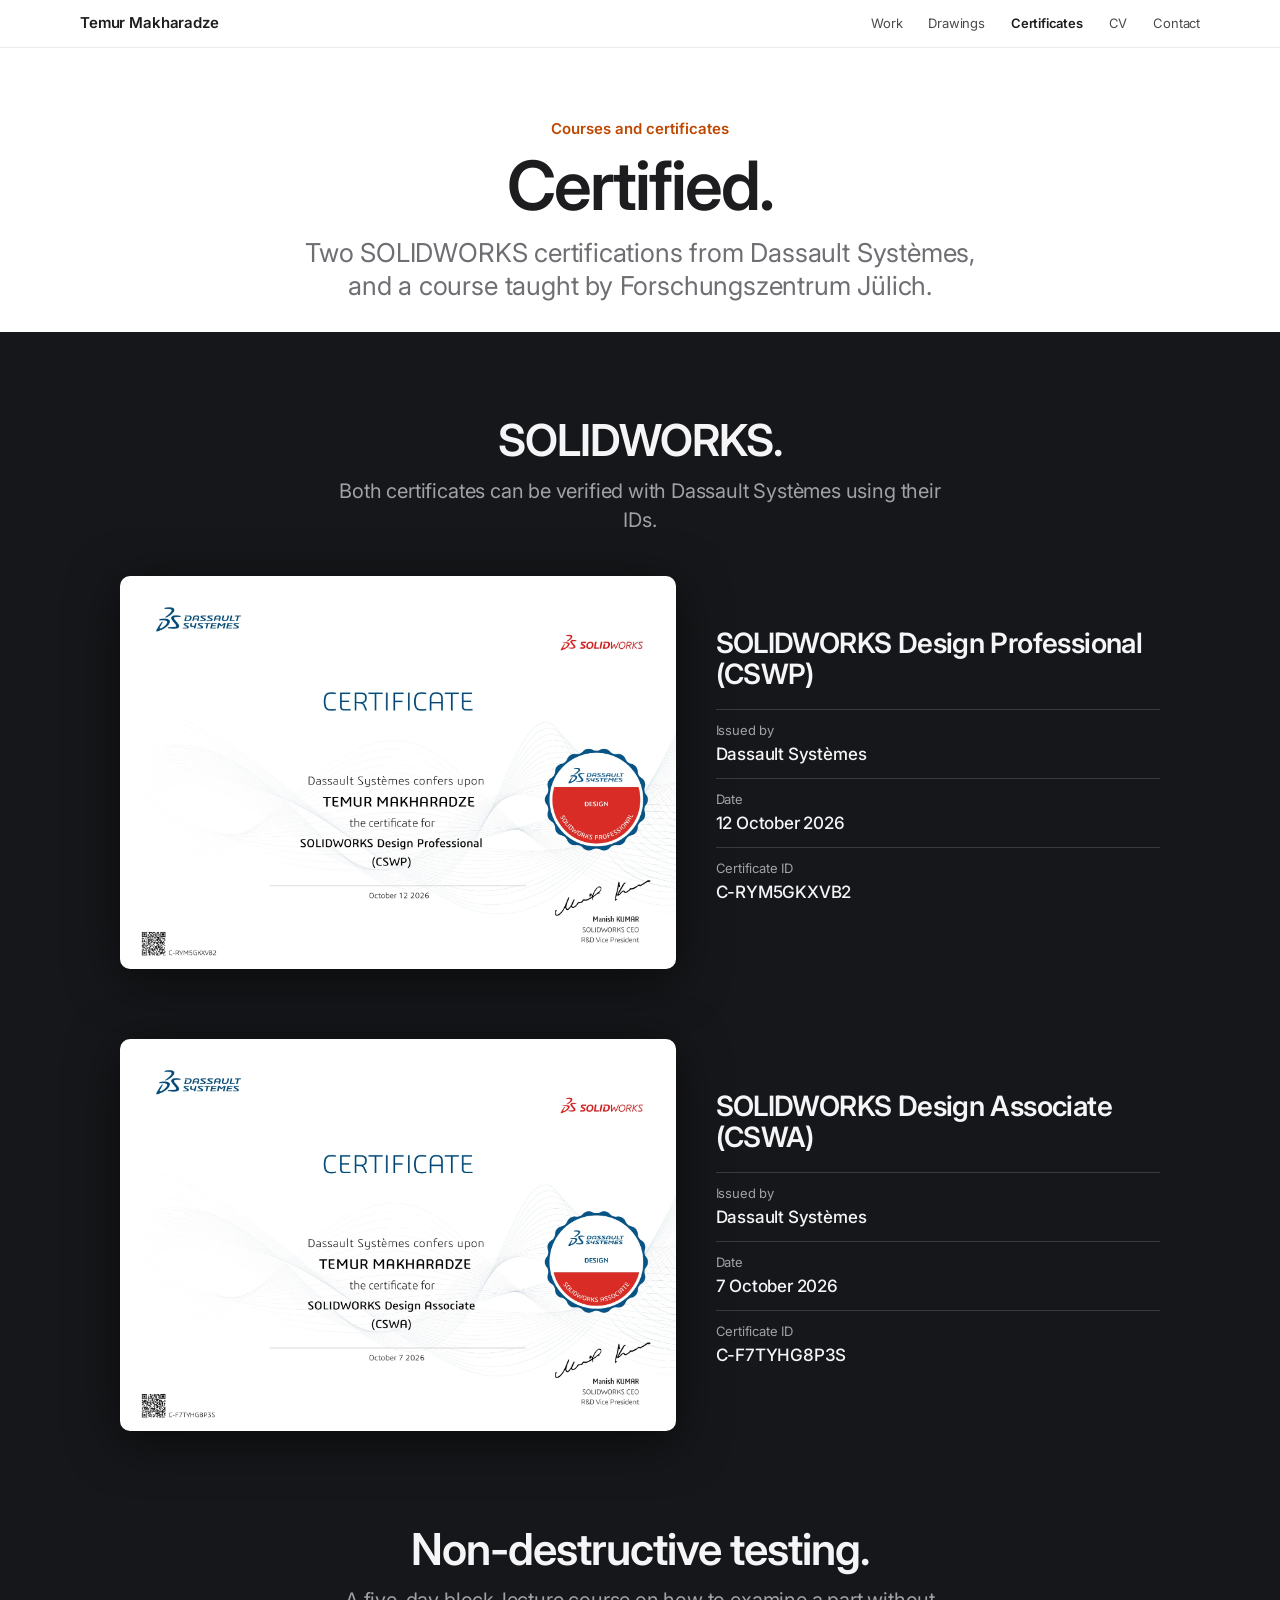
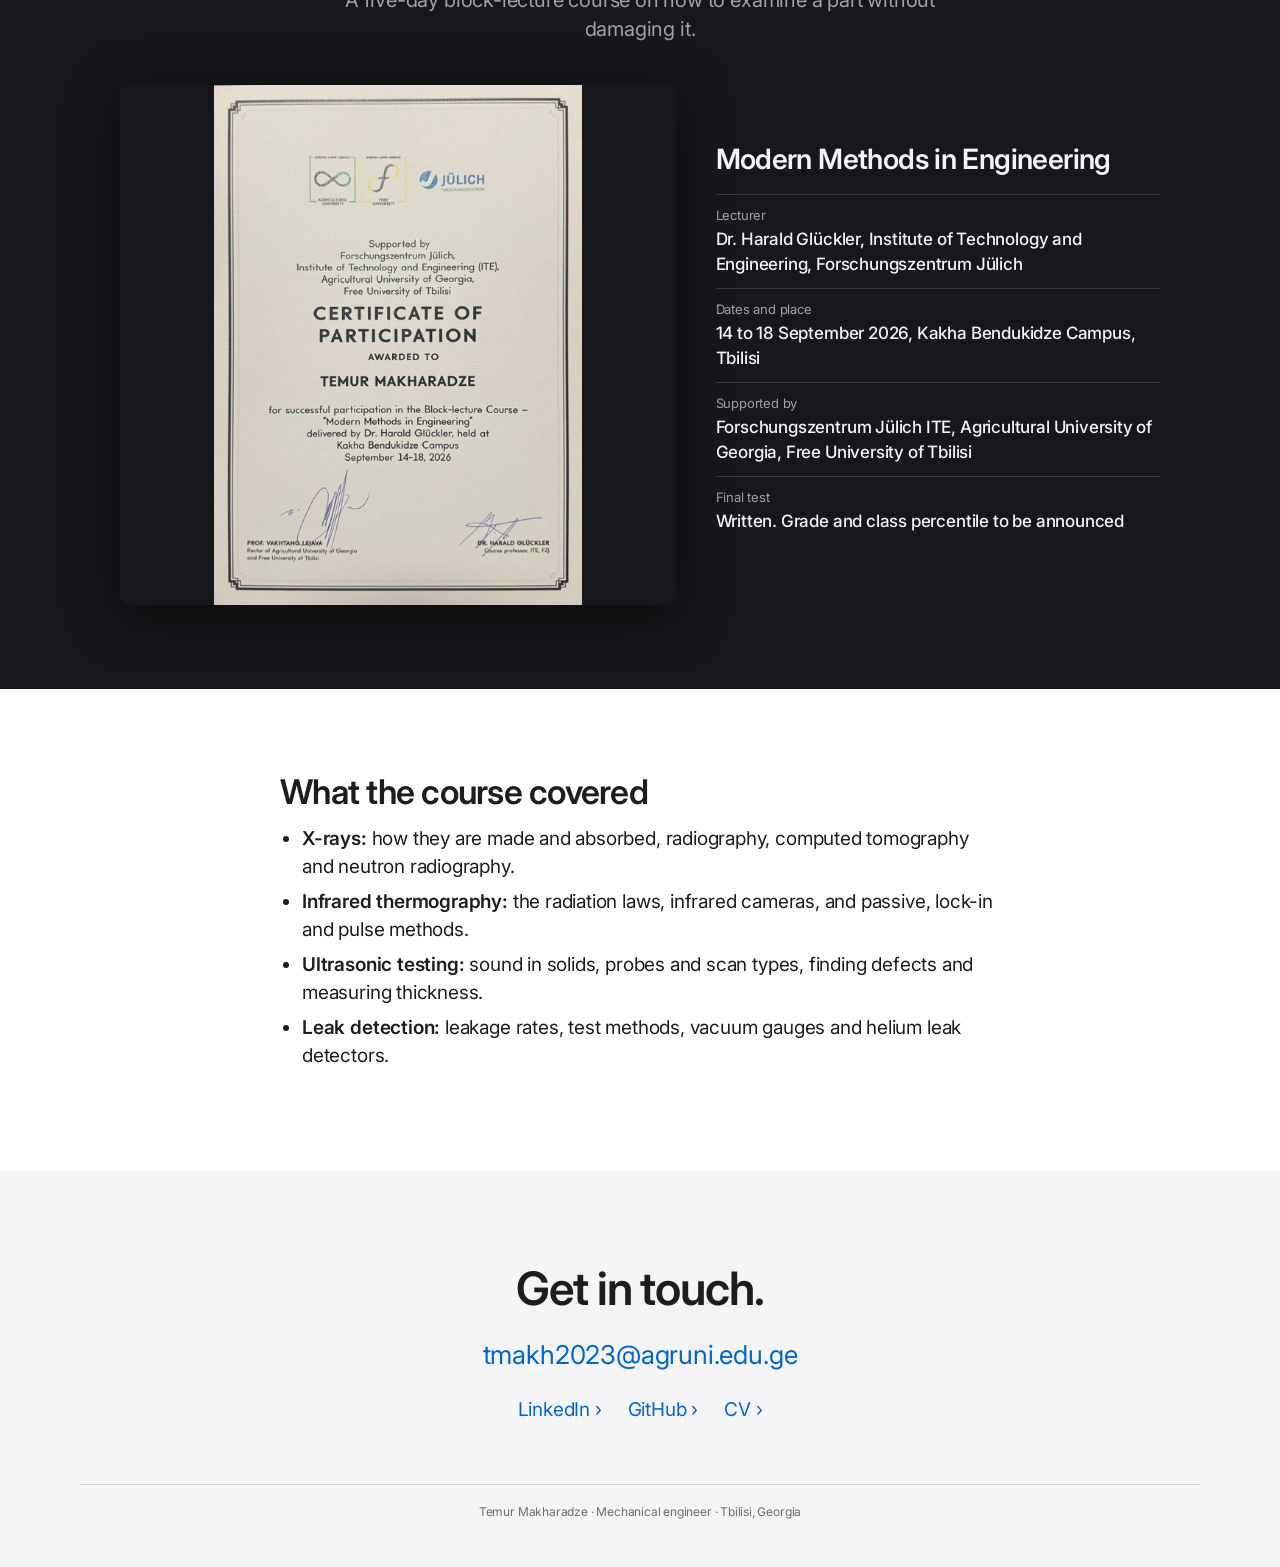
==== commit a2851b1f: "Give renders, drawings and certificates a backdrop that white parts stand out against Co-Authored-By" ====
--- a/courses.html
+++ b/courses.html
@@ -9,7 +9,7 @@
 <link rel="preconnect" href="https://fonts.googleapis.com">
 <link rel="preconnect" href="https://fonts.gstatic.com" crossorigin>
 <link rel="stylesheet" href="https://fonts.googleapis.com/css2?family=Inter:wght@400;500;600;700&display=swap">
-<link rel="stylesheet" href="assets/style.css">
+<link rel="stylesheet" href="assets/style.css?v=efda5680">
 </head>
 <body>
 <header class="nav">
@@ -26,7 +26,7 @@
       <p class="tagline">Two SOLIDWORKS certifications from Dassault Systèmes, and a course taught by Forschungszentrum Jülich.</p>
     </div>
   </section>
-  <section class="band grey" id="solidworks">
+  <section class="band dark" id="solidworks">
     <div class="wrap center">
       <h2>SOLIDWORKS.</h2>
       <p class="section-sub">Both certificates can be verified with Dassault Systèmes using their IDs.</p>
@@ -34,13 +34,15 @@
       <div class="cert reveal"><div class="paper"><img src="assets/certificates/cswa.webp" data-zoom="assets/certificates/cswa.webp" data-caption="SOLIDWORKS Design Associate (CSWA) certificate, 7 October 2026" alt="SOLIDWORKS Design Associate (CSWA) certificate, 7 October 2026" loading="lazy"></div><div><h3>SOLIDWORKS Design Associate (CSWA)</h3><dl><div><dt>Issued by</dt><dd>Dassault Systèmes</dd></div><div><dt>Date</dt><dd>7 October 2026</dd></div><div><dt>Certificate ID</dt><dd>C-F7TYHG8P3S</dd></div></dl></div></div>
     </div>
   </section>
-  <section class="band" id="julich">
+  <section class="band dark" id="julich">
     <div class="wrap center">
       <h2>Non-destructive testing.</h2>
       <p class="section-sub">A five-day block-lecture course on how to examine a part without damaging it.</p>
       <div class="cert reveal"><div class="paper"><img src="assets/certificates/julich-block-course.jpg" data-zoom="assets/certificates/julich-block-course.jpg" data-caption="Certificate of participation, Modern Methods in Engineering, 14 to 18 September 2026" alt="Certificate of participation, Modern Methods in Engineering, 14 to 18 September 2026" loading="lazy"></div><div><h3>Modern Methods in Engineering</h3><dl><div><dt>Lecturer</dt><dd>Dr. Harald Glückler, Institute of Technology and Engineering, Forschungszentrum Jülich</dd></div><div><dt>Dates and place</dt><dd>14 to 18 September 2026, Kakha Bendukidze Campus, Tbilisi</dd></div><div><dt>Supported by</dt><dd>Forschungszentrum Jülich ITE, Agricultural University of Georgia, Free University of Tbilisi</dd></div><div><dt>Final test</dt><dd>Written. Grade and class percentile to be announced</dd></div></dl></div></div>
     </div>
-    <div class="wrap" style="margin-top:60px"><div class="prose">
+  </section>
+  <section class="band">
+    <div class="wrap"><div class="prose">
       <h2>What the course covered</h2>
       <ul>
         <li><strong>X-rays:</strong> how they are made and absorbed, radiography, computed tomography and neutron radiography.</li>
@@ -63,6 +65,6 @@
     <p class="small">Temur Makharadze · Mechanical engineer · Tbilisi, Georgia</p>
   </div>
 </footer>
-<script src="assets/site.js"></script>
+<script src="assets/site.js?v=efda5680"></script>
 </body>
 </html>
--- a/assets/style.css
+++ b/assets/style.css
@@ -12,6 +12,10 @@
   --wrap: 1120px;
   --text: 720px;
   --r: 22px;
+  /* studio backdrop: light enough for dark outlines, dark enough for white parts and white paper */
+  --studio: linear-gradient(165deg, #dbe2ea 0%, #b3bfcc 100%);
+  --studio-flat: #cfd7e0;
+  --night: #16171a;
 }
 
 * { box-sizing: border-box; }
@@ -62,7 +66,10 @@
 .pills a::after { content: none; }
 .band { padding: 84px 0; }
 .band.grey { background: var(--grey); }
-.band.dark { background: #000; color: #f5f5f7; }
+.band.dark { background: var(--night); color: #f5f5f7; }
+.band.dark .section-sub { color: #a1a1a6; }
+.band.dark + .band.dark { padding-top: 10px; }
+.band.studio { background: var(--studio); }
 .band h2, .section-title { font-size: clamp(28px, 4.2vw, 44px); line-height: 1.1; }
 .section-sub { margin: 12px auto 0; max-width: 620px; font-size: 20px; color: var(--muted); }
 
@@ -75,7 +82,7 @@
 .tiles { display: grid; grid-template-columns: repeat(2, minmax(0, 1fr)); gap: 14px; width: min(1400px, 100% - 28px); margin: 0 auto 14px; }
 .tile {
   display: flex; flex-direction: column; overflow: hidden; min-height: 580px;
-  background: var(--grey); border-radius: var(--r); color: var(--ink); text-align: center;
+  background: var(--studio); border-radius: var(--r); color: var(--ink); text-align: center;
   transition: transform .5s cubic-bezier(.2, .7, .2, 1);
 }
 .tile:hover { text-decoration: none; transform: scale(1.008); }
@@ -85,8 +92,9 @@
 .tile-text { padding: 52px 28px 0; }
 .tile h2 { font-size: clamp(30px, 3.6vw, 48px); line-height: 1.08; }
 .tile.small h2 { font-size: clamp(24px, 2.6vw, 32px); }
+.tile .eyebrow { color: #a33d00; }
 .tile p.line { margin: 10px auto 0; max-width: 520px; font-size: clamp(18px, 1.9vw, 21px); line-height: 1.3; }
-.tile .more { display: inline-block; margin-top: 14px; font-size: 18px; color: var(--blue); }
+.tile .more { display: inline-block; margin-top: 14px; font-size: 18px; color: #0058b0; }
 .tile.dark .more { color: #2997ff; }
 .tile.dark .eyebrow { color: #f56300; }
 .tile-img { flex: 1; display: flex; align-items: flex-end; justify-content: center; padding: 30px 30px 0; min-height: 0; }
@@ -94,7 +102,7 @@
 .tile.wide .tile-img { padding: 26px 0 0; }
 .tile.wide .tile-img img { width: 100%; height: 100%; max-height: 470px; object-fit: cover; }
 .tile.contain .tile-img { align-items: center; padding-bottom: 34px; }
-.tile.small .tile-img img { max-height: 230px; box-shadow: 0 6px 30px rgba(0, 0, 0, .10); }
+.tile.small .tile-img img { max-height: 230px; box-shadow: 0 8px 34px rgba(0, 0, 0, .30); }
 .tile.small .tile-img { align-items: center; padding-bottom: 30px; }
 
 .stats { padding: 70px 0; }
@@ -107,7 +115,7 @@
 .p-hero { padding: 70px 0 0; text-align: center; }
 .p-hero h1 { font-size: clamp(38px, 6.2vw, 68px); line-height: 1.05; letter-spacing: -.03em; }
 .p-hero .tagline { margin: 16px auto 0; max-width: 700px; font-size: clamp(20px, 2.6vw, 26px); line-height: 1.25; color: var(--muted); font-weight: 400; }
-.stage { margin: 46px auto 0; max-width: 1200px; background: var(--grey); border-radius: 28px; padding: 34px; display: grid; place-items: center; overflow: hidden; }
+.stage { margin: 46px auto 0; max-width: 1200px; background: var(--studio); border-radius: 28px; padding: 34px; display: grid; place-items: center; overflow: hidden; }
 .stage.dark { background: #000; padding: 0; }
 .stage img { max-height: 620px; width: auto; max-width: 100%; object-fit: contain; cursor: zoom-in; }
 .stage.dark img { width: 100%; max-height: none; }
@@ -130,13 +138,14 @@
 
 .gallery { display: grid; grid-template-columns: repeat(auto-fill, minmax(240px, 1fr)); gap: 14px; max-width: 1080px; margin-inline: auto; }
 .gallery.in-body { margin-top: 26px; margin-bottom: 44px; }
-.gallery figure { margin: 0; background: var(--grey); border-radius: 18px; overflow: hidden; display: flex; flex-direction: column; }
+.gallery figure { margin: 0; background: var(--studio); border-radius: 18px; overflow: hidden; display: flex; flex-direction: column; }
 .gallery .shot { aspect-ratio: 4 / 3; padding: 16px; overflow: hidden; cursor: zoom-in; }
 .gallery .shot img { width: 100%; height: 100%; object-fit: contain; transition: transform .4s ease; }
 .gallery figure:hover .shot img { transform: scale(1.03); }
-.gallery figcaption { padding: 0 16px 16px; font-size: 14px; line-height: 1.35; color: var(--muted); }
+.gallery figcaption { padding: 0 16px 16px; font-size: 14px; line-height: 1.35; color: #3a3f47; }
 .gallery.sheets { grid-template-columns: repeat(auto-fill, minmax(320px, 1fr)); gap: 18px; }
-.gallery.sheets figure { background: #fff; box-shadow: 0 2px 20px rgba(0, 0, 0, .07); }
+.gallery.sheets figure { background: #fff; box-shadow: 0 6px 26px rgba(0, 0, 0, .28); }
+.gallery.sheets figcaption { color: var(--muted); }
 .gallery.sheets .shot { aspect-ratio: 1.414 / 1; padding: 0; }
 .gallery.sheets figcaption { padding: 14px 16px 16px; }
 .gallery.sheets figcaption strong { display: block; color: var(--ink); font-size: 16px; font-weight: 600; }
@@ -170,12 +179,12 @@
 /* ---------- certificates ---------- */
 .cert { display: grid; grid-template-columns: minmax(0, 1.25fr) minmax(0, 1fr); gap: 40px; align-items: center; max-width: 1040px; margin: 40px auto 0; text-align: left; }
 .cert + .cert { margin-top: 70px; }
-.cert .paper { background: #fff; border-radius: 14px; padding: 14px; box-shadow: 0 4px 30px rgba(0, 0, 0, .08); }
+.cert .paper { border-radius: 10px; overflow: hidden; box-shadow: 0 10px 50px rgba(0, 0, 0, .55); }
 .cert .paper img { width: 100%; max-height: 520px; object-fit: contain; cursor: zoom-in; }
 .cert h3 { font-size: 28px; line-height: 1.12; }
 .cert dl { margin: 18px 0 0; }
-.cert dl > div { padding: 11px 0; border-top: 1px solid var(--line); }
-.cert dt { font-size: 13px; color: var(--muted); }
+.cert dl > div { padding: 11px 0; border-top: 1px solid #3a3a3d; }
+.cert dt { font-size: 13px; color: #a1a1a6; }
 .cert dd { margin: 2px 0 0; font-weight: 500; }
 
 /* ---------- footer ---------- */
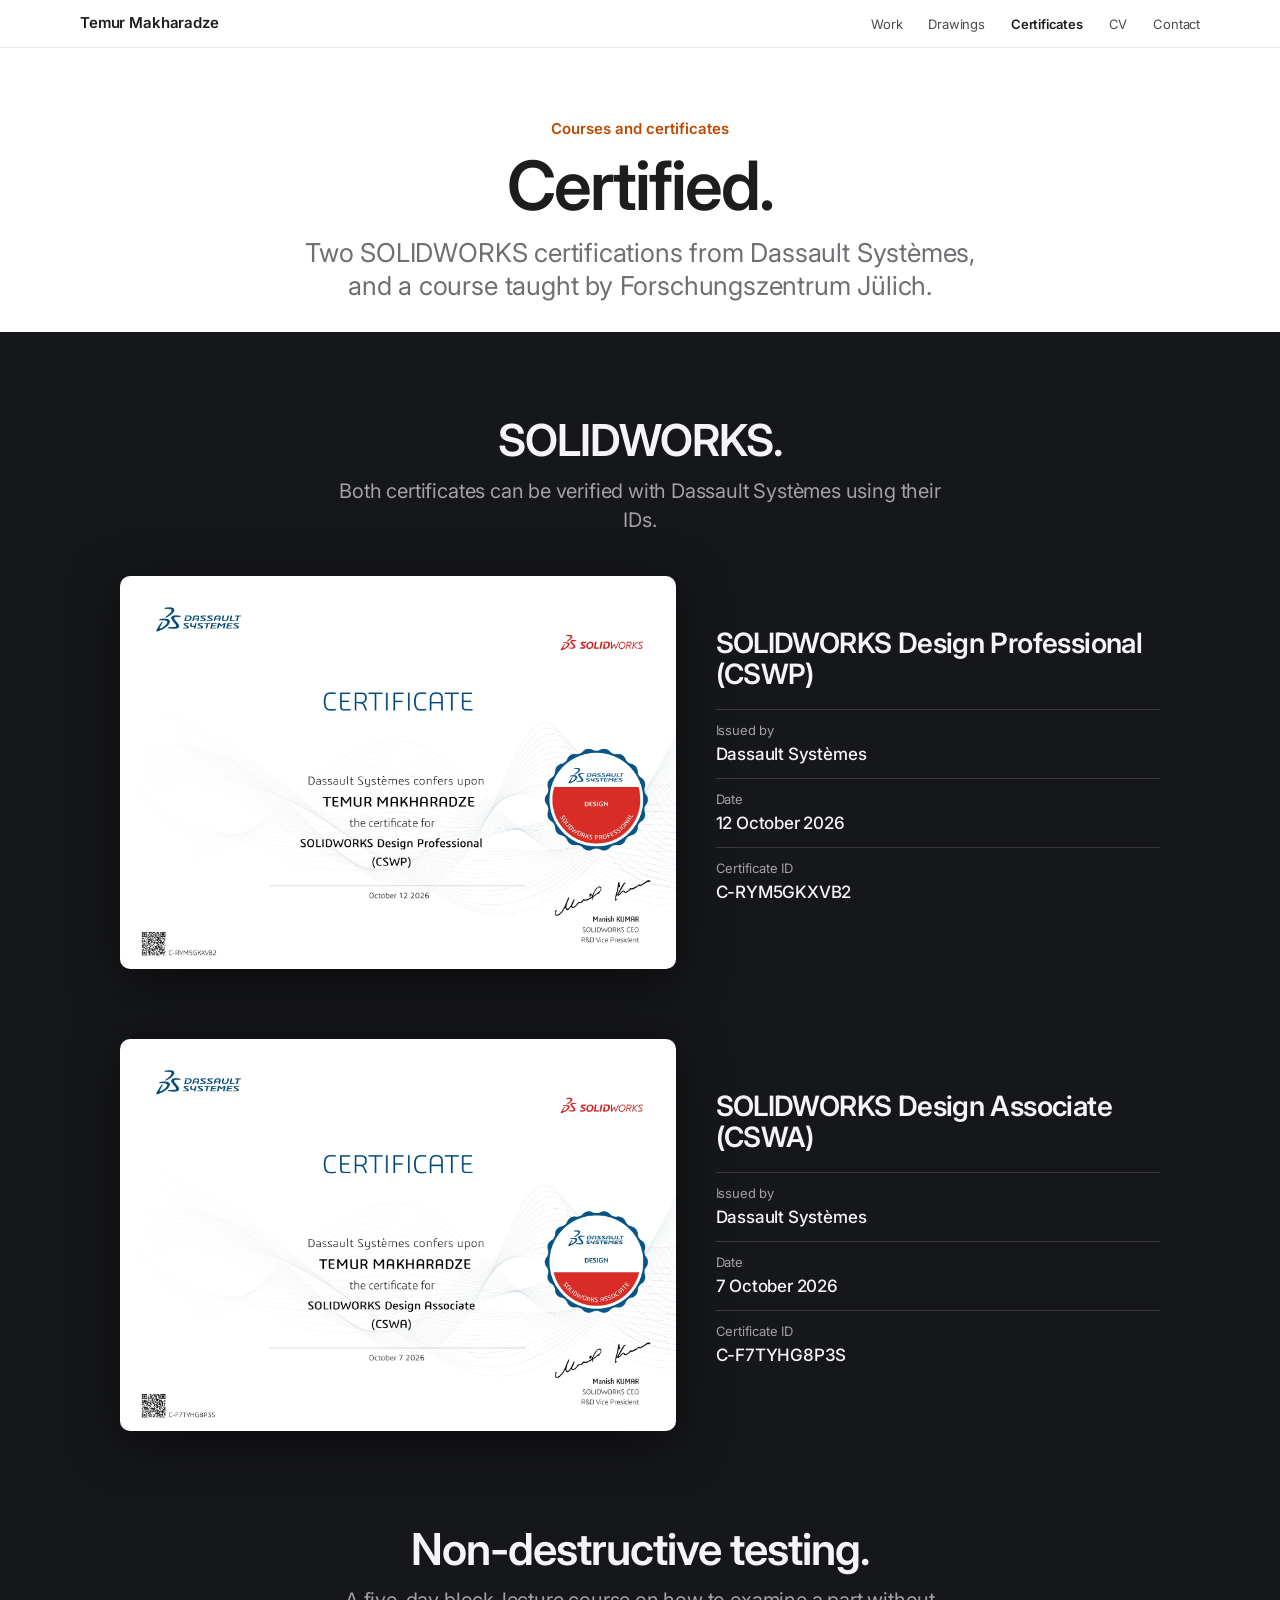
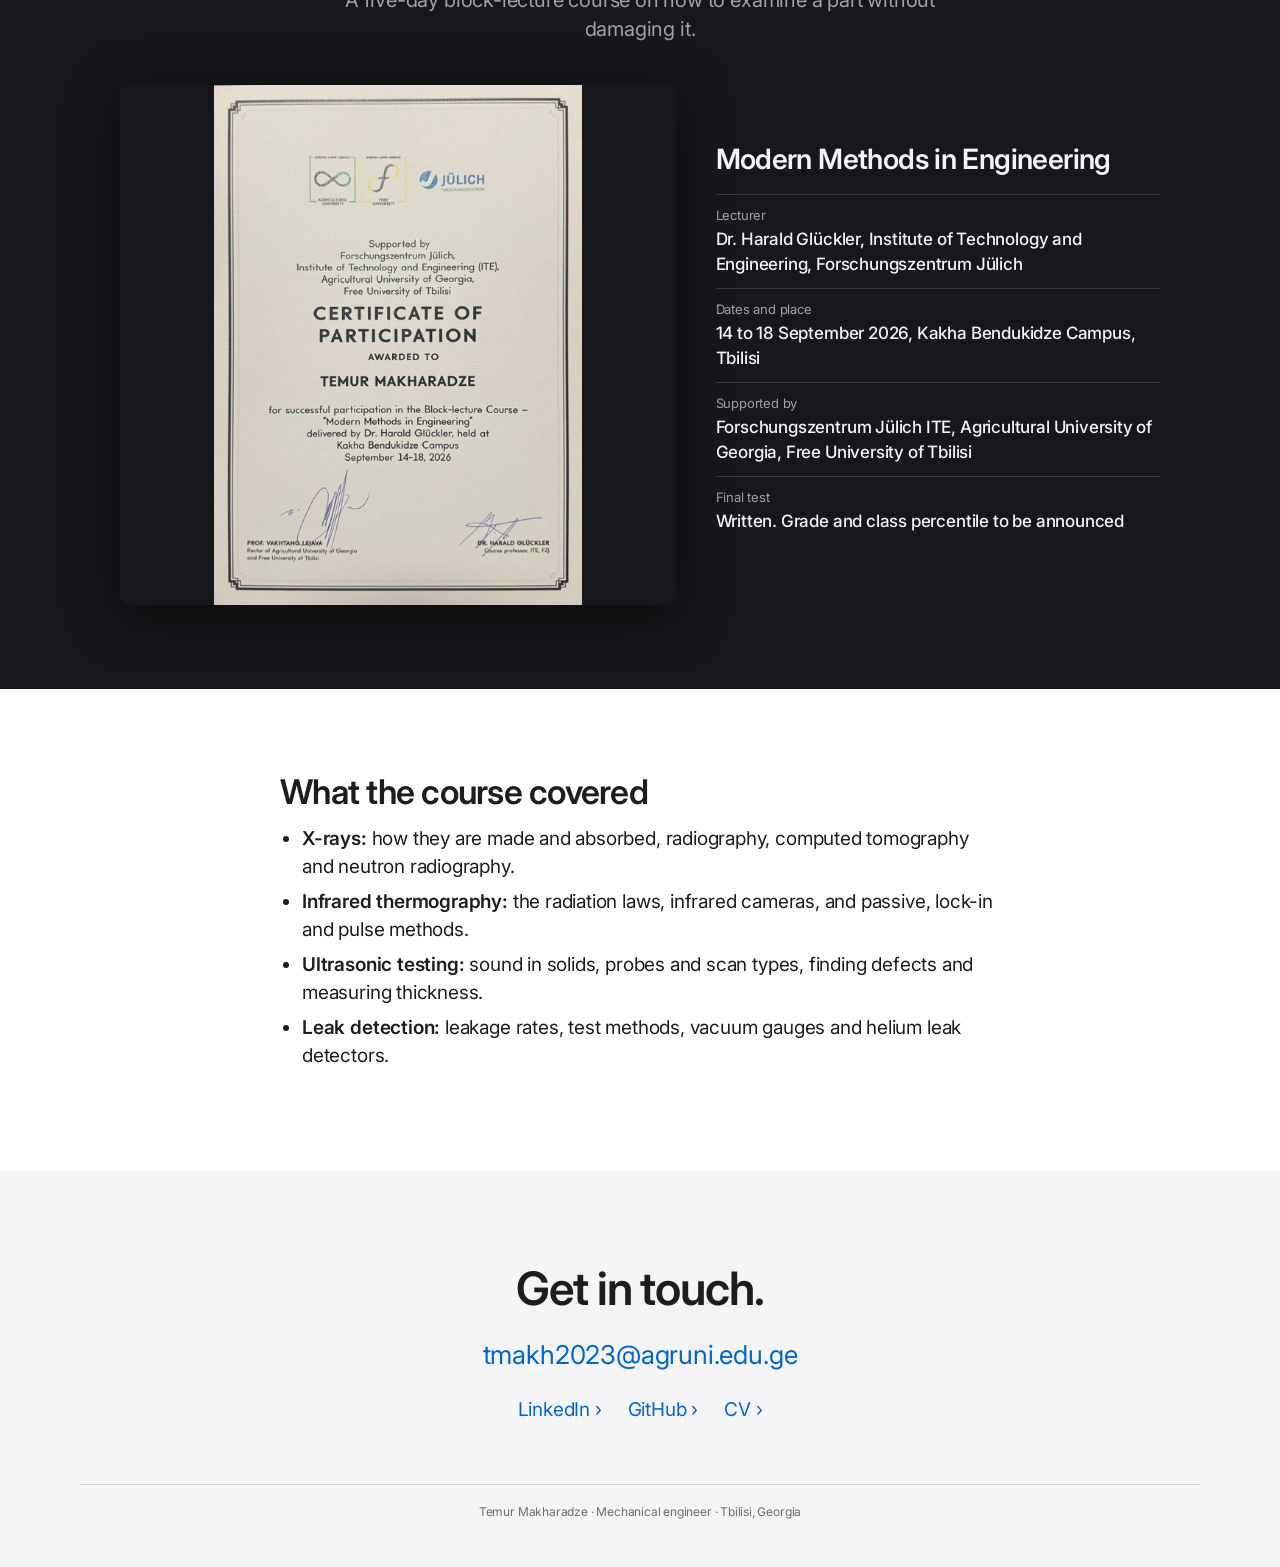
==== commit 6187b9e9: "Phones: navigation fits the screen, CV reflows as a normal page Co-Authored-By: Claude Opus 5.5 <nor" ====
--- a/courses.html
+++ b/courses.html
@@ -9,7 +9,7 @@
 <link rel="preconnect" href="https://fonts.googleapis.com">
 <link rel="preconnect" href="https://fonts.gstatic.com" crossorigin>
 <link rel="stylesheet" href="https://fonts.googleapis.com/css2?family=Inter:wght@400;500;600;700&display=swap">
-<link rel="stylesheet" href="assets/style.css?v=efda5680">
+<link rel="stylesheet" href="assets/style.css?v=17dad2f0">
 </head>
 <body>
 <header class="nav">
@@ -65,6 +65,6 @@
     <p class="small">Temur Makharadze · Mechanical engineer · Tbilisi, Georgia</p>
   </div>
 </footer>
-<script src="assets/site.js?v=efda5680"></script>
+<script src="assets/site.js?v=17dad2f0"></script>
 </body>
 </html>
--- a/assets/style.css
+++ b/assets/style.css
@@ -47,7 +47,7 @@
 .brand { color: var(--ink); font-weight: 600; font-size: 15px; letter-spacing: -.01em; white-space: nowrap; }
 .brand:hover { text-decoration: none; }
 .nav nav { display: flex; gap: 26px; font-size: 13px; }
-.nav nav a { color: var(--ink); opacity: .8; }
+.nav nav a { color: var(--ink); opacity: .8; display: inline-block; line-height: 48px; }
 .nav nav a:hover, .nav nav a[aria-current="page"] { opacity: 1; text-decoration: none; }
 .nav nav a[aria-current="page"] { font-weight: 600; }
 
@@ -224,7 +224,14 @@
   .pager { grid-template-columns: 1fr; }
   .pager a.next { text-align: left; }
 }
-@media (max-width: 520px) {
-  .brand span { display: none; }
-  .nav nav { gap: 13px; }
-}
+@media (max-width: 600px) {
+  /* Phones: the five links take the whole bar; "Work" leads home, so the name is not repeated here. */
+  .brand { display: none; }
+  .nav-in { width: 100%; padding: 0 14px; }
+  .nav nav { width: 100%; justify-content: space-between; gap: 6px; font-size: 13.5px; }
+  .links { font-size: 17px; }
+  .footer .small, .stage-cap { font-size: 13px; }
+  .tile-img { padding: 22px 18px 0; }
+  .did li { font-size: 17px; }
+  table.data { font-size: 14px; }
+}
